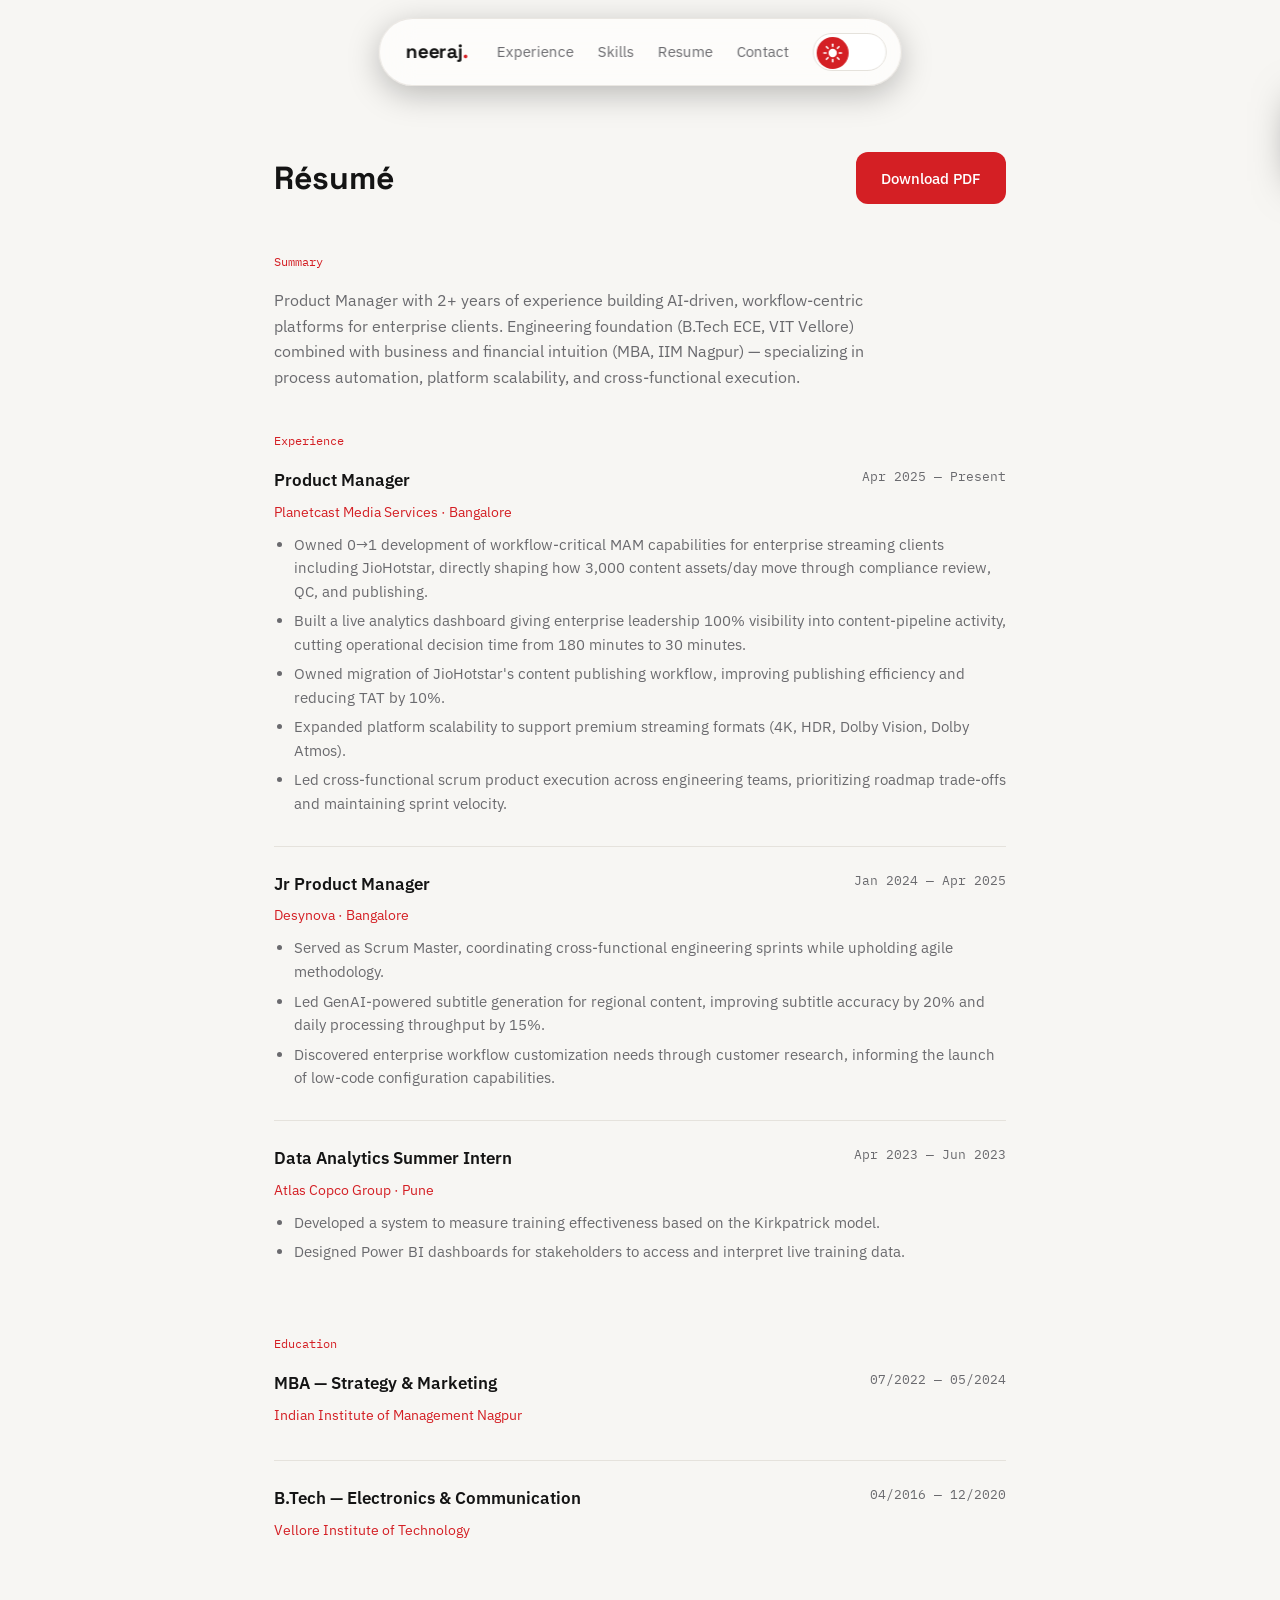
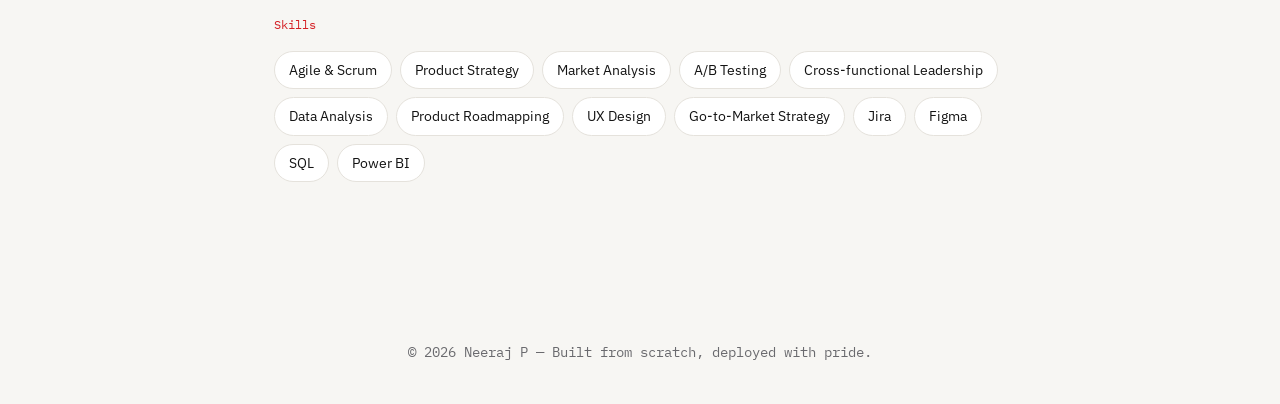
==== resume.html @ 791a8eaf "Bigger mobile nav pill with smooth pill-to-burger morph Mobile nav now goes near edge-to-edge (16px " ====
<!DOCTYPE html>
<html lang="en" data-theme="light">
<head>
<meta charset="UTF-8">
<meta name="viewport" content="width=device-width, initial-scale=1.0">
<title>Résumé — Neeraj P</title>
<link rel="stylesheet" href="css/style.css">
</head>
<body>

<div class="scroll-progress" id="scrollProgress"></div>

<nav class="nav">
  <div class="nav-inner">
    <a href="index.html" class="nav-logo">neeraj<span>.</span></a>
    <div class="nav-links">
      <a href="index.html#experience">Experience</a>
      <a href="index.html#skills">Skills</a>
      <a href="resume.html">Resume</a>
      <a href="index.html#contact">Contact</a>
      <button class="theme-toggle" id="themeToggle" aria-label="Toggle dark mode">
        <span class="toggle-thumb">
          <svg class="toggle-icon icon-sun" viewBox="0 0 24 24" fill="none" aria-hidden="true">
            <circle cx="12" cy="12" r="5" fill="currentColor"/>
            <g stroke="currentColor" stroke-width="2" stroke-linecap="round">
              <line x1="12" y1="1.5" x2="12" y2="4"/>
              <line x1="12" y1="20" x2="12" y2="22.5"/>
              <line x1="1.5" y1="12" x2="4" y2="12"/>
              <line x1="20" y1="12" x2="22.5" y2="12"/>
              <line x1="4.5" y1="4.5" x2="6.3" y2="6.3"/>
              <line x1="17.7" y1="17.7" x2="19.5" y2="19.5"/>
              <line x1="4.5" y1="19.5" x2="6.3" y2="17.7"/>
              <line x1="17.7" y1="6.3" x2="19.5" y2="4.5"/>
            </g>
          </svg>
          <svg class="toggle-icon icon-bat" viewBox="0 0 240 100" fill="currentColor" aria-hidden="true">
            <polygon points="5,38 30,24 70,22 95,24 105,3 120,20 135,3 145,24 170,22 210,24 235,38 215,50 195,68 175,52 150,58 133,48 120,82 107,48 90,58 65,52 45,68 25,50"/>
          </svg>
        </span>
      </button>
    </div>
  </div>
  <button class="nav-expand-btn" id="navExpandBtn" aria-label="Expand navigation">
    <span></span><span></span><span></span>
  </button>
</nav>

<div class="container" style="padding-top: 56px; padding-bottom: 80px;">

  <div class="resume-header">
    <h1>Résumé</h1>
    <a href="assets/resume/Neeraj_Resume.pdf" download class="btn btn-primary">Download PDF</a>
  </div>

  <div class="resume-block">
    <div class="resume-block-label">Summary</div>
    <p style="color: var(--text-muted); max-width: 620px;">Product Manager with 2+ years of experience building AI-driven, workflow-centric platforms for enterprise clients. Engineering foundation (B.Tech ECE, VIT Vellore) combined with business and financial intuition (MBA, IIM Nagpur) — specializing in process automation, platform scalability, and cross-functional execution.</p>
  </div>

  <div class="resume-block">
    <div class="resume-block-label">Experience</div>

    <div class="resume-entry">
      <div class="resume-entry-top">
        <span class="resume-entry-title">Product Manager</span>
        <span class="resume-entry-date">Apr 2025 — Present</span>
      </div>
      <div class="resume-entry-sub">Planetcast Media Services · Bangalore</div>
      <ul>
        <li>Owned 0→1 development of workflow-critical MAM capabilities for enterprise streaming clients including JioHotstar, directly shaping how 3,000 content assets/day move through compliance review, QC, and publishing.</li>
        <li>Built a live analytics dashboard giving enterprise leadership 100% visibility into content-pipeline activity, cutting operational decision time from 180 minutes to 30 minutes.</li>
        <li>Owned migration of JioHotstar's content publishing workflow, improving publishing efficiency and reducing TAT by 10%.</li>
        <li>Expanded platform scalability to support premium streaming formats (4K, HDR, Dolby Vision, Dolby Atmos).</li>
        <li>Led cross-functional scrum product execution across engineering teams, prioritizing roadmap trade-offs and maintaining sprint velocity.</li>
      </ul>
    </div>

    <div class="resume-entry">
      <div class="resume-entry-top">
        <span class="resume-entry-title">Jr Product Manager</span>
        <span class="resume-entry-date">Jan 2024 — Apr 2025</span>
      </div>
      <div class="resume-entry-sub">Desynova · Bangalore</div>
      <ul>
        <li>Served as Scrum Master, coordinating cross-functional engineering sprints while upholding agile methodology.</li>
        <li>Led GenAI-powered subtitle generation for regional content, improving subtitle accuracy by 20% and daily processing throughput by 15%.</li>
        <li>Discovered enterprise workflow customization needs through customer research, informing the launch of low-code configuration capabilities.</li>
      </ul>
    </div>

    <div class="resume-entry">
      <div class="resume-entry-top">
        <span class="resume-entry-title">Data Analytics Summer Intern</span>
        <span class="resume-entry-date">Apr 2023 — Jun 2023</span>
      </div>
      <div class="resume-entry-sub">Atlas Copco Group · Pune</div>
      <ul>
        <li>Developed a system to measure training effectiveness based on the Kirkpatrick model.</li>
        <li>Designed Power BI dashboards for stakeholders to access and interpret live training data.</li>
      </ul>
    </div>
  </div>

  <div class="resume-block">
    <div class="resume-block-label">Education</div>
    <div class="resume-entry">
      <div class="resume-entry-top">
        <span class="resume-entry-title">MBA — Strategy &amp; Marketing</span>
        <span class="resume-entry-date">07/2022 — 05/2024</span>
      </div>
      <div class="resume-entry-sub">Indian Institute of Management Nagpur</div>
    </div>
    <div class="resume-entry">
      <div class="resume-entry-top">
        <span class="resume-entry-title">B.Tech — Electronics &amp; Communication</span>
        <span class="resume-entry-date">04/2016 — 12/2020</span>
      </div>
      <div class="resume-entry-sub">Vellore Institute of Technology</div>
    </div>
  </div>

  <div class="resume-block">
    <div class="resume-block-label">Skills</div>
    <div class="skill-tags">
      <span class="skill-tag">Agile &amp; Scrum</span>
      <span class="skill-tag">Product Strategy</span>
      <span class="skill-tag">Market Analysis</span>
      <span class="skill-tag">A/B Testing</span>
      <span class="skill-tag">Cross-functional Leadership</span>
      <span class="skill-tag">Data Analysis</span>
      <span class="skill-tag">Product Roadmapping</span>
      <span class="skill-tag">UX Design</span>
      <span class="skill-tag">Go-to-Market Strategy</span>
      <span class="skill-tag">Jira</span>
      <span class="skill-tag">Figma</span>
      <span class="skill-tag">SQL</span>
      <span class="skill-tag">Power BI</span>
    </div>
  </div>

</div>

<footer>
  © 2026 Neeraj P — Built from scratch, deployed with pride.
</footer>

<div class="toast" id="achievementToast">
  <span class="toast-title" id="toastTitle">WASTED</span>
  <span class="toast-desc" id="toastText">Can't handle the dark side.</span>
</div>

<script src="js/script.js"></script>
</body>
</html>
---- css/style.css ----
@import url('https://fonts.googleapis.com/css2?family=Space+Grotesk:wght@400;500;600;700&family=IBM+Plex+Sans:wght@400;500;600&family=IBM+Plex+Mono:wght@400;500&family=Press+Start+2P&display=swap');
/* ============ DESIGN TOKENS ============ */
:root {
  /* Dark mode (fallback values, overridden by [data-theme="light"] which is now default) */
  --bg: #17181b;
  --surface: #1e2024;
  --surface-hover: #262930;
  --text: #f2f0ec;
  --text-muted: #9a9ca3;
  --border: #2f323a;
  --red: #e3272c;
  --red-dim: #7a1418;

  --font-display: 'Space Grotesk', sans-serif;
  --font-body: 'IBM Plex Sans', sans-serif;
  --font-mono: 'IBM Plex Mono', monospace;
  --font-arcade: 'Press Start 2P', monospace;

  --max-width: 780px;
  --transition: 0.3s cubic-bezier(0.4, 0, 0.2, 1);
}

[data-theme="light"] {
  --bg: #f7f6f3;
  --surface: #ffffff;
  --surface-hover: #f0eeea;
  --text: #141414;
  --text-muted: #6a6a6e;
  --border: #e5e2dc;
  --red: #d41f24;
  --red-dim: #f0c9ca;
}

* { margin: 0; padding: 0; box-sizing: border-box; }

html { scroll-behavior: smooth; }

@media (prefers-reduced-motion: reduce) {
  html { scroll-behavior: auto; }
  *, *::before, *::after {
    animation-duration: 0.01ms !important;
    animation-iteration-count: 1 !important;
    transition-duration: 0.01ms !important;
  }
}

body {
  background: var(--bg);
  color: var(--text);
  font-family: var(--font-body);
  line-height: 1.6;
  transition: background var(--transition), color var(--transition);
  -webkit-font-smoothing: antialiased;
}

a { color: inherit; text-decoration: none; }

img { max-width: 100%; display: block; }

.container {
  max-width: var(--max-width);
  margin: 0 auto;
  padding: 0 24px;
}

.wide-container {
  max-width: 1000px;
  margin: 0 auto;
  padding: 0 24px;
}

/* ============ FLOATING PILL NAV ============ */
.scroll-progress {
  position: fixed;
  top: 0;
  left: 0;
  height: 3px;
  background: var(--red);
  z-index: 200;
  width: 0%;
  transition: width 0.1s linear;
}

.nav {
  position: fixed;
  top: 18px;
  left: 50%;
  transform: translateX(-50%);
  z-index: 100;
  background: color-mix(in srgb, var(--surface) 65%, transparent);
  backdrop-filter: blur(16px) saturate(180%);
  -webkit-backdrop-filter: blur(16px) saturate(180%);
  border: 1px solid color-mix(in srgb, var(--border) 80%, transparent);
  border-radius: 100px;
  box-shadow: 0 8px 32px rgba(0,0,0,0.25);
  width: fit-content;
  max-width: calc(100vw - 32px);
  transition: left var(--transition), top var(--transition);
}

.nav-expand-btn {
  display: none;
  background: none;
  border: none;
  padding: 0;
  cursor: pointer;
  width: 40px;
  height: 40px;
  flex-shrink: 0;
  align-items: center;
  justify-content: center;
  flex-direction: column;
  gap: 4px;
}

.nav-expand-btn span {
  display: block;
  width: 18px;
  height: 2px;
  border-radius: 2px;
  background: var(--text);
}

.nav-inner {
  max-width: none;
  margin: 0;
  padding: 14px 14px 14px 26px;
  display: flex;
  justify-content: space-between;
  align-items: center;
  gap: 28px;
}

.nav-links {
  display: flex;
  gap: 24px;
  align-items: center;
  font-size: 0.94rem;
}

.nav-links a {
  color: var(--text-muted);
  transition: color var(--transition);
  position: relative;
  padding: 4px 0;
}

.nav-links a:hover { color: var(--text); }

.nav-links a.active {
  color: var(--red);
}

body { padding-top: 96px; }

.nav-logo {
  font-family: var(--font-display);
  font-weight: 700;
  font-size: 1.2rem;
  letter-spacing: -0.01em;
  flex-shrink: 0;
}

.nav-logo span { color: var(--red); }

.theme-toggle {
  -webkit-appearance: none;
  appearance: none;
  background: var(--surface);
  border: 1px solid var(--border);
  border-radius: 100px;
  width: 74px;
  height: 38px;
  position: relative;
  cursor: pointer;
  padding: 0;
  flex-shrink: 0;
  overflow: hidden;
}

.toggle-thumb {
  position: absolute;
  top: 3px;
  left: 3px;
  width: 32px;
  height: 32px;
  border-radius: 50%;
  background: var(--red);
  display: flex;
  align-items: center;
  justify-content: center;
  transition: transform 0.4s cubic-bezier(0.34, 1.56, 0.64, 1);
}

[data-theme="dark"] .toggle-thumb {
  transform: translateX(36px);
}

.toggle-icon {
  width: 20px;
  height: 20px;
  color: #fff;
  position: absolute;
  opacity: 1;
  transform: rotate(0deg) scale(1);
  transition: opacity 0.3s ease, transform 0.4s cubic-bezier(0.34, 1.56, 0.64, 1);
}

.icon-bat {
  opacity: 0;
  transform: rotate(90deg) scale(0.4);
}

[data-theme="dark"] .icon-sun {
  opacity: 0;
  transform: rotate(-90deg) scale(0.4);
}

[data-theme="dark"] .icon-bat {
  opacity: 1;
  transform: rotate(0deg) scale(1);
}

/* ============ HERO ============ */
.hero {
  padding-top: 100px;
  padding-bottom: 80px;
}

.hero-grid {
  display: grid;
  grid-template-columns: 1.15fr 0.85fr;
  gap: 56px;
  align-items: center;
}

.hero-photo {
  width: 100%;
  aspect-ratio: 4 / 5;
  border-radius: 28px;
  overflow: hidden;
  border: 1px solid var(--border);
  box-shadow: 0 28px 56px rgba(0,0,0,0.4);
}

.hero-photo picture {
  display: block;
  width: 100%;
  height: 100%;
}

.hero-photo img {
  width: 100%;
  height: 100%;
  object-fit: cover;
}

.hero-eyebrow {
  font-family: var(--font-mono);
  font-size: 0.8rem;
  color: var(--red);
  margin-bottom: 20px;
  display: flex;
  align-items: center;
  gap: 8px;
}

.hero-eyebrow::before {
  content: '';
  width: 6px;
  height: 6px;
  border-radius: 50%;
  background: var(--red);
  display: inline-block;
  animation: pulse 2s ease-in-out infinite;
}

@keyframes pulse {
  0%, 100% { opacity: 1; }
  50% { opacity: 0.3; }
}

.hero h1 {
  font-family: var(--font-display);
  font-size: clamp(2.4rem, 6vw, 3.6rem);
  font-weight: 700;
  line-height: 1.05;
  letter-spacing: -0.02em;
  margin-bottom: 20px;
}

.hero-subtitle {
  font-family: var(--font-mono);
  font-size: 1.1rem;
  color: var(--text-muted);
  height: 1.6em;
  margin-bottom: 32px;
  display: flex;
  align-items: center;
}

.hero-subtitle .cursor {
  display: inline-block;
  width: 2px;
  height: 1.1em;
  background: var(--red);
  margin-left: 2px;
  animation: blink 1s step-end infinite;
}

@keyframes blink {
  50% { opacity: 0; }
}

.hero p.lede {
  font-size: 1.05rem;
  color: var(--text-muted);
  max-width: 560px;
  margin-bottom: 36px;
}

.hero-cta {
  display: flex;
  gap: 14px;
  flex-wrap: wrap;
}

.btn {
  display: inline-flex;
  align-items: center;
  gap: 8px;
  padding: 13px 24px;
  border-radius: 12px;
  font-size: 0.95rem;
  font-weight: 500;
  transition: all var(--transition);
  border: 1px solid transparent;
  cursor: pointer;
  font-family: var(--font-body);
}

.btn-primary {
  background: var(--red);
  color: #fff;
}

.btn-primary:hover {
  background: color-mix(in srgb, var(--red) 85%, black);
  transform: translateY(-1px);
}

.btn-secondary {
  background: transparent;
  border-color: var(--border);
  color: var(--text);
}

.btn-secondary:hover {
  border-color: var(--red);
  color: var(--red);
}

/* ============ SECTION HEADINGS ============ */
.section {
  padding: 64px 0;
  border-top: 1px solid var(--border);
}

.section-label {
  font-family: var(--font-mono);
  font-size: 0.78rem;
  color: var(--red);
  margin-bottom: 12px;
}

.section h2 {
  font-family: var(--font-display);
  font-size: clamp(1.6rem, 4vw, 2.1rem);
  font-weight: 600;
  letter-spacing: -0.01em;
  margin-bottom: 40px;
}

/* ============ ABOUT ============ */
.about-text-full {
  max-width: 720px;
}

.about-text p {
  color: var(--text-muted);
  margin-bottom: 16px;
  font-size: 1rem;
}

.about-text strong { color: var(--text); font-weight: 600; }

.stat-strip {
  display: grid;
  grid-template-columns: repeat(4, 1fr);
  gap: 1px;
  background: var(--border);
  border: 1px solid var(--border);
  border-radius: 16px;
  overflow: hidden;
  margin-top: 32px;
}

.stat {
  background: var(--surface);
  padding: 20px 16px;
  text-align: left;
}

.stat-num {
  font-family: var(--font-mono);
  font-size: 1.5rem;
  font-weight: 500;
  color: var(--red);
  display: block;
}

.stat-label {
  font-size: 0.82rem;
  color: var(--text-muted);
  margin-top: 4px;
}

/* ============ EXPERIENCE / PIPELINE ============ */
.pipeline {
  position: relative;
}

.pipeline-item {
  position: relative;
  padding-left: 32px;
  padding-bottom: 48px;
  border-left: 2px solid var(--border);
}

.pipeline-item:last-child {
  padding-bottom: 0;
}

.pipeline-item::before {
  content: '';
  position: absolute;
  left: -7px;
  top: 4px;
  width: 12px;
  height: 12px;
  border-radius: 50%;
  background: var(--bg);
  border: 2px solid var(--red);
}

.pipeline-item.current::before {
  background: var(--red);
}

.pipeline-header {
  display: flex;
  justify-content: space-between;
  align-items: baseline;
  flex-wrap: wrap;
  gap: 8px;
  margin-bottom: 4px;
}

.pipeline-role {
  font-family: var(--font-display);
  font-size: 1.2rem;
  font-weight: 600;
}

.pipeline-date {
  font-family: var(--font-mono);
  font-size: 0.8rem;
  color: var(--text-muted);
}

.pipeline-company {
  color: var(--red);
  font-size: 0.95rem;
  margin-bottom: 14px;
}

.pipeline-desc {
  color: var(--text-muted);
  font-size: 0.95rem;
  margin-bottom: 16px;
  max-width: 600px;
}

.pipeline-metrics {
  display: flex;
  flex-wrap: wrap;
  gap: 10px;
}

.metric-chip {
  font-family: var(--font-mono);
  font-size: 0.78rem;
  background: var(--surface);
  border: 1px solid var(--border);
  color: var(--text);
  padding: 6px 12px;
  border-radius: 10px;
}

.metric-chip b { color: var(--red); }

/* ============ SKILLS ============ */
.skills-groups {
  display: grid;
  gap: 28px;
}

.skill-group-label {
  font-size: 0.85rem;
  color: var(--text-muted);
  margin-bottom: 12px;
  font-family: var(--font-mono);
}

.skill-tags {
  display: flex;
  flex-wrap: wrap;
  gap: 8px;
}

.skill-tag {
  font-size: 0.88rem;
  padding: 7px 14px;
  border-radius: 100px;
  border: 1px solid var(--border);
  background: var(--surface);
  transition: border-color var(--transition);
}

.skill-tag:hover {
  border-color: var(--red);
}

.tool-tag {
  display: inline-flex;
  align-items: center;
  gap: 8px;
  font-size: 0.88rem;
  padding: 7px 14px 7px 10px;
  border-radius: 100px;
  border: 1px solid var(--border);
  background: var(--surface);
  transition: border-color var(--transition);
}

.tool-tag:hover {
  border-color: var(--red);
}

.tool-tag img {
  width: 16px;
  height: 16px;
  flex-shrink: 0;
}

.tool-tag .badge {
  width: 16px;
  height: 16px;
  flex-shrink: 0;
  border-radius: 6px;
  background: var(--red);
  color: #fff;
  font-family: var(--font-mono);
  font-size: 0.5rem;
  font-weight: 700;
  display: flex;
  align-items: center;
  justify-content: center;
  letter-spacing: -0.02em;
}

/* ============ ACHIEVEMENTS ============ */
.achievements-list {
  display: grid;
  gap: 20px;
}

.achievement {
  display: grid;
  grid-template-columns: auto 1fr;
  gap: 16px;
  padding: 20px;
  background: var(--surface);
  border: 1px solid var(--border);
  border-radius: 16px;
}

.achievement-icon {
  font-size: 1.3rem;
}

.achievement-title {
  font-weight: 600;
  margin-bottom: 4px;
}

.achievement-desc {
  color: var(--text-muted);
  font-size: 0.92rem;
}

/* ============ CONTACT ============ */
.contact-links {
  display: flex;
  flex-direction: column;
  gap: 14px;
  margin-top: 24px;
}

.contact-link {
  display: flex;
  align-items: center;
  gap: 12px;
  padding: 16px 20px;
  background: var(--surface);
  border: 1px solid var(--border);
  border-radius: 16px;
  transition: border-color var(--transition), transform var(--transition);
}

.contact-link:hover {
  border-color: var(--red);
  transform: translateX(4px);
}

.contact-link-label {
  font-size: 0.78rem;
  color: var(--text-muted);
  font-family: var(--font-mono);
}

.contact-link-value {
  font-weight: 500;
}

/* ============ FOOTER ============ */
footer {
  padding: 40px 0;
  text-align: center;
  color: var(--text-muted);
  font-size: 0.85rem;
  font-family: var(--font-mono);
}

/* ============ ACHIEVEMENT TOAST (GTA style) ============ */
.toast {
  position: fixed;
  top: 90px;
  right: 24px;
  background: rgba(10, 10, 10, 0.92);
  border-left: 4px solid var(--red);
  border-radius: 0 14px 14px 0;
  padding: 16px 22px;
  z-index: 1000;
  transform: translateX(calc(100% + 40px));
  transition: transform 0.5s cubic-bezier(0.16, 1, 0.3, 1);
  max-width: min(360px, 85vw);
  text-align: right;
  box-shadow: 0 12px 40px rgba(0,0,0,0.5);
}

.toast.show {
  transform: translateX(0);
}

.toast-icon { display: none; }

.toast-title {
  font-family: var(--font-arcade);
  font-size: 0.75rem;
  letter-spacing: 0.02em;
  color: var(--red);
  text-shadow: 2px 2px 0 rgba(0,0,0,0.6);
  display: block;
  line-height: 1.5;
  margin-bottom: 8px;
}

.toast-desc {
  font-family: var(--font-mono);
  font-size: 0.82rem;
  color: #e8e6e0;
  display: block;
}

@media (max-width: 900px) {
  .stat-strip {
    grid-template-columns: repeat(2, 1fr);
  }
}

@media (max-width: 640px) {
  .toast {
    top: 76px;
    right: 16px;
    left: 16px;
    max-width: none;
    padding: 12px 16px;
  }
  .toast-title { font-size: 0.6rem; margin-bottom: 6px; }
  .toast-desc { font-size: 0.78rem; }
  .toast { text-align: left; }
}

/* ============ RESUME PAGE ============ */
.resume-header {
  display: flex;
  justify-content: space-between;
  align-items: center;
  flex-wrap: wrap;
  gap: 16px;
  margin-bottom: 48px;
}

.resume-header h1 {
  font-family: var(--font-display);
  font-size: 2rem;
  font-weight: 700;
}

.resume-block {
  margin-bottom: 40px;
}

.resume-block-label {
  font-family: var(--font-mono);
  font-size: 0.78rem;
  color: var(--red);
  margin-bottom: 16px;
  text-transform: none;
}

.resume-entry {
  margin-bottom: 24px;
  padding-bottom: 24px;
  border-bottom: 1px solid var(--border);
}

.resume-entry:last-child { border-bottom: none; }

.resume-entry-top {
  display: flex;
  justify-content: space-between;
  flex-wrap: wrap;
  gap: 8px;
  margin-bottom: 6px;
}

.resume-entry-title {
  font-weight: 600;
  font-size: 1.05rem;
}

.resume-entry-date {
  font-family: var(--font-mono);
  font-size: 0.8rem;
  color: var(--text-muted);
}

.resume-entry-sub {
  color: var(--red);
  font-size: 0.9rem;
  margin-bottom: 10px;
}

.resume-entry ul {
  color: var(--text-muted);
  font-size: 0.92rem;
  padding-left: 20px;
}

.resume-entry li { margin-bottom: 6px; }

/* ============ RESPONSIVE ============ */
@media (max-width: 640px) {
  .container, .wide-container {
    padding: 0 28px;
  }
  .hero-grid {
    grid-template-columns: 1fr;
    gap: 32px;
  }
  .hero-photo {
    order: -1;
    max-width: 280px;
    margin: 0 auto;
    aspect-ratio: 1 / 1;
  }
  .stat-strip {
    grid-template-columns: 1fr;
  }
  .nav {
    top: 10px;
    width: calc(100vw - 16px);
    max-width: calc(100vw - 16px);
    height: 58px;
    overflow: hidden;
    transition: left var(--transition), top var(--transition), width var(--transition);
  }
  .nav-inner {
    position: absolute;
    inset: 0;
    padding: 12px 14px 12px 18px;
    gap: 8px;
    opacity: 1;
    transition: opacity 0.25s ease;
  }
  .nav-logo {
    font-size: 1.05rem;
  }
  .nav-links {
    gap: 8px;
    font-size: 0.72rem;
  }
  body { padding-top: 82px; }
  .hero { padding-top: 40px; padding-bottom: 56px; }
  .resume-header { flex-direction: column; align-items: flex-start; }

  .theme-toggle {
    width: 58px;
    height: 32px;
  }
  .toggle-thumb {
    width: 26px;
    height: 26px;
  }
  [data-theme="dark"] .toggle-thumb {
    transform: translateX(26px);
  }
  .toggle-icon {
    width: 16px;
    height: 16px;
  }

  .nav-expand-btn {
    display: flex;
    position: absolute;
    inset: 0;
    width: 100%;
    height: 100%;
    opacity: 0;
    pointer-events: none;
    transition: opacity 0.25s ease;
  }

  .nav.nav-collapsed {
    left: calc(100% - 37px);
    width: 58px;
  }
  .nav.nav-collapsed .nav-inner {
    opacity: 0;
    pointer-events: none;
  }
  .nav.nav-collapsed .nav-expand-btn {
    opacity: 1;
    pointer-events: auto;
  }
}

/* ============ SCROLL-TRIGGERED REVEALS ============ */
.reveal {
  opacity: 0;
  transform: translateY(28px);
  transition: opacity 0.7s cubic-bezier(0.16, 1, 0.3, 1),
              transform 0.7s cubic-bezier(0.16, 1, 0.3, 1);
}

.reveal.reveal-visible {
  opacity: 1;
  transform: translateY(0);
}

.reveal-left {
  transform: translateX(-32px);
}

.reveal-left.reveal-visible {
  transform: translateX(0);
}

.reveal-stagger .reveal:nth-child(1) { transition-delay: 0s; }
.reveal-stagger .reveal:nth-child(2) { transition-delay: 0.12s; }
.reveal-stagger .reveal:nth-child(3) { transition-delay: 0.24s; }
.reveal-stagger .reveal:nth-child(4) { transition-delay: 0.36s; }
.reveal-stagger .reveal:nth-child(5) { transition-delay: 0.48s; }

@media (prefers-reduced-motion: reduce) {
  .reveal {
    opacity: 1;
    transform: none;
    transition: none;
  }
}
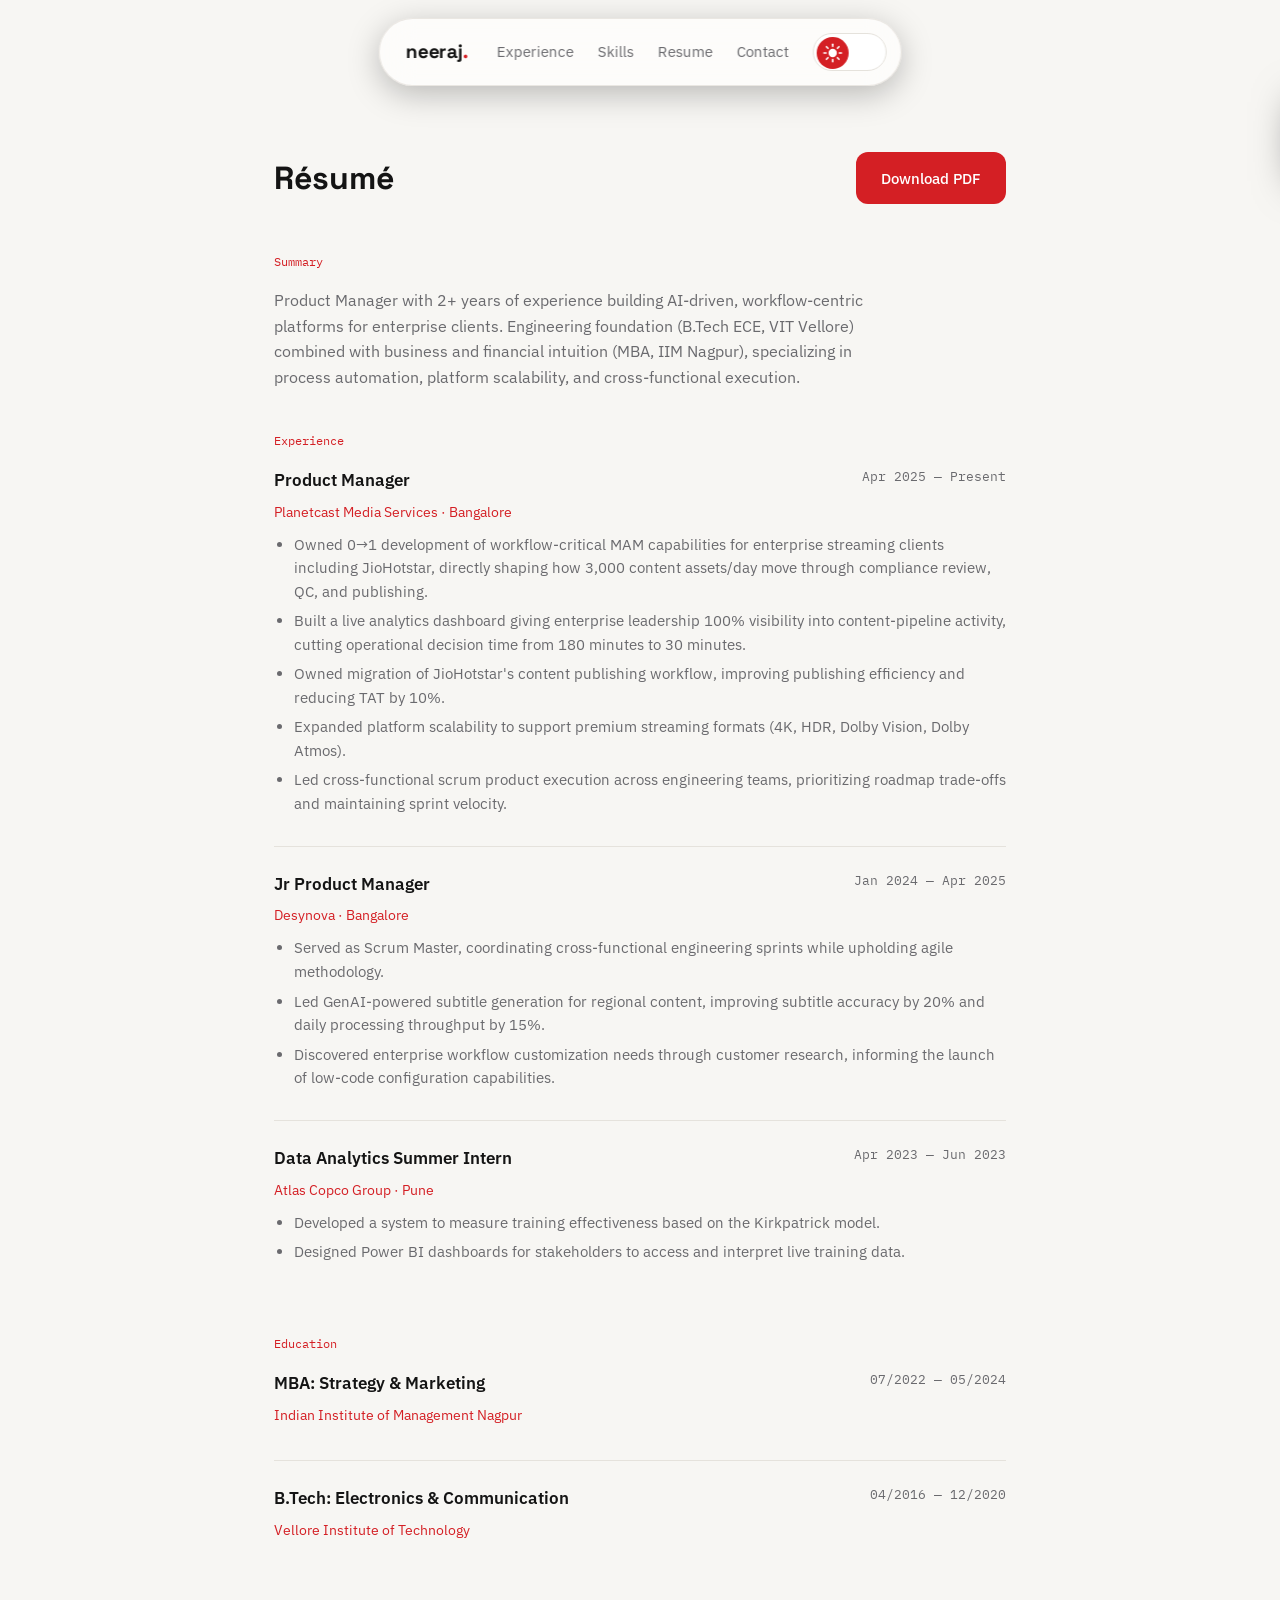
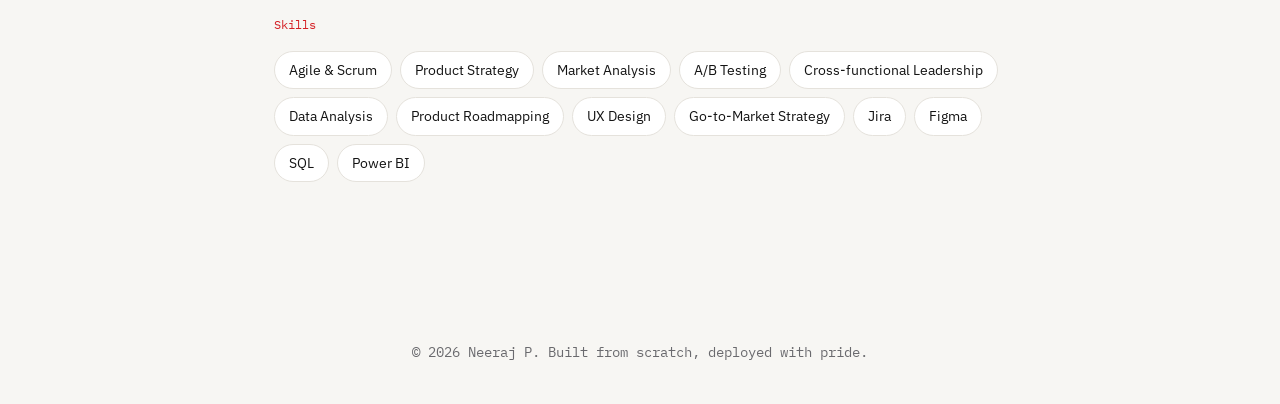
==== commit 76f3bb2a: "Trim em-dashes, resize section labels, expand achievements/tools, add Certifications and Education s" ====
--- a/resume.html
+++ b/resume.html
@@ -3,7 +3,8 @@
 <head>
 <meta charset="UTF-8">
 <meta name="viewport" content="width=device-width, initial-scale=1.0">
-<title>Résumé — Neeraj P</title>
+<title>Résumé | Neeraj P</title>
+<link rel="icon" type="image/svg+xml" href="favicon.svg">
 <link rel="stylesheet" href="css/style.css">
 </head>
 <body>
@@ -54,7 +55,7 @@
 
   <div class="resume-block">
     <div class="resume-block-label">Summary</div>
-    <p style="color: var(--text-muted); max-width: 620px;">Product Manager with 2+ years of experience building AI-driven, workflow-centric platforms for enterprise clients. Engineering foundation (B.Tech ECE, VIT Vellore) combined with business and financial intuition (MBA, IIM Nagpur) — specializing in process automation, platform scalability, and cross-functional execution.</p>
+    <p style="color: var(--text-muted); max-width: 620px;">Product Manager with 2+ years of experience building AI-driven, workflow-centric platforms for enterprise clients. Engineering foundation (B.Tech ECE, VIT Vellore) combined with business and financial intuition (MBA, IIM Nagpur), specializing in process automation, platform scalability, and cross-functional execution.</p>
   </div>
 
   <div class="resume-block">
@@ -105,14 +106,14 @@
     <div class="resume-block-label">Education</div>
     <div class="resume-entry">
       <div class="resume-entry-top">
-        <span class="resume-entry-title">MBA — Strategy &amp; Marketing</span>
+        <span class="resume-entry-title">MBA: Strategy &amp; Marketing</span>
         <span class="resume-entry-date">07/2022 — 05/2024</span>
       </div>
       <div class="resume-entry-sub">Indian Institute of Management Nagpur</div>
     </div>
     <div class="resume-entry">
       <div class="resume-entry-top">
-        <span class="resume-entry-title">B.Tech — Electronics &amp; Communication</span>
+        <span class="resume-entry-title">B.Tech: Electronics &amp; Communication</span>
         <span class="resume-entry-date">04/2016 — 12/2020</span>
       </div>
       <div class="resume-entry-sub">Vellore Institute of Technology</div>
@@ -141,7 +142,7 @@
 </div>
 
 <footer>
-  © 2026 Neeraj P — Built from scratch, deployed with pride.
+  © 2026 Neeraj P. Built from scratch, deployed with pride.
 </footer>
 
 <div class="toast" id="achievementToast">
--- a/css/style.css
+++ b/css/style.css
@@ -257,18 +257,18 @@
 
 .hero-eyebrow {
   font-family: var(--font-mono);
-  font-size: 0.8rem;
+  font-size: 1.05rem;
   color: var(--red);
   margin-bottom: 20px;
   display: flex;
   align-items: center;
-  gap: 8px;
+  gap: 10px;
 }
 
 .hero-eyebrow::before {
   content: '';
-  width: 6px;
-  height: 6px;
+  width: 10px;
+  height: 10px;
   border-radius: 50%;
   background: var(--red);
   display: inline-block;
@@ -368,7 +368,7 @@
 
 .section-label {
   font-family: var(--font-mono);
-  font-size: 0.78rem;
+  font-size: 1.02rem;
   color: var(--red);
   margin-bottom: 12px;
 }
@@ -563,12 +563,16 @@
   flex-shrink: 0;
 }
 
+[data-theme="dark"] .icon-notion {
+  filter: invert(1);
+}
+
 .tool-tag .badge {
   width: 16px;
   height: 16px;
   flex-shrink: 0;
   border-radius: 6px;
-  background: var(--red);
+  background: #6b7280;
   color: #fff;
   font-family: var(--font-mono);
   font-size: 0.5rem;
@@ -577,6 +581,23 @@
   align-items: center;
   justify-content: center;
   letter-spacing: -0.02em;
+}
+
+.badge-excel {
+  background: #217346;
+}
+
+.badge-powerbi {
+  background: #F2C811;
+  color: #2b2200;
+}
+
+.badge-monday {
+  background: #6161FF;
+}
+
+.badge-chatgpt {
+  background: #10A37F;
 }
 
 /* ============ ACHIEVEMENTS ============ */
@@ -607,6 +628,56 @@
 .achievement-desc {
   color: var(--text-muted);
   font-size: 0.92rem;
+}
+
+/* ============ EDUCATION ============ */
+.education-list {
+  display: grid;
+  gap: 20px;
+}
+
+.education-item {
+  display: grid;
+  grid-template-columns: auto 1fr;
+  gap: 16px;
+  align-items: center;
+  padding: 20px;
+  background: var(--surface);
+  border: 1px solid var(--border);
+  border-radius: 16px;
+}
+
+.education-logo {
+  width: 48px;
+  height: 48px;
+  border-radius: 12px;
+  background: var(--red);
+  color: #fff;
+  display: flex;
+  align-items: center;
+  justify-content: center;
+  font-family: var(--font-mono);
+  font-size: 0.68rem;
+  font-weight: 700;
+  letter-spacing: -0.02em;
+  flex-shrink: 0;
+}
+
+.education-degree {
+  font-weight: 600;
+  margin-bottom: 2px;
+}
+
+.education-school {
+  color: var(--red);
+  font-size: 0.92rem;
+  margin-bottom: 4px;
+}
+
+.education-date {
+  font-family: var(--font-mono);
+  font-size: 0.8rem;
+  color: var(--text-muted);
 }
 
 /* ============ CONTACT ============ */
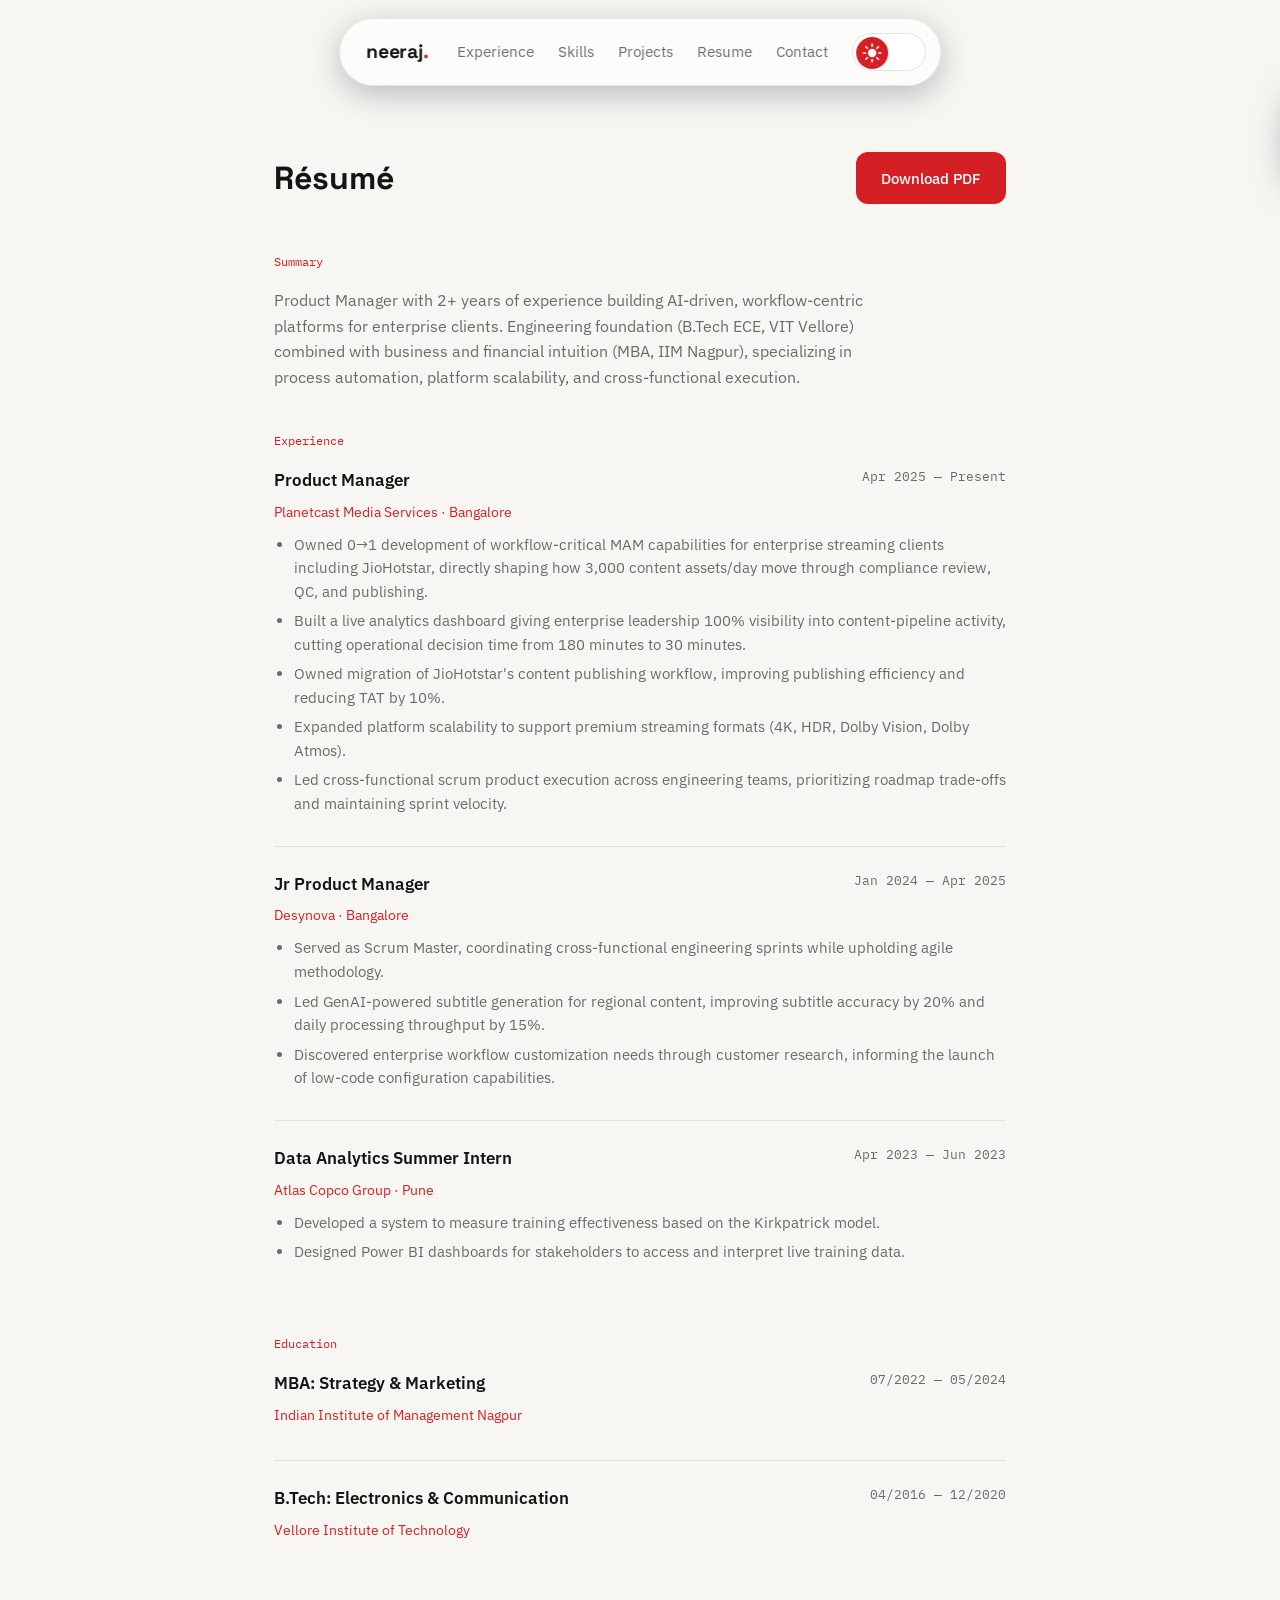
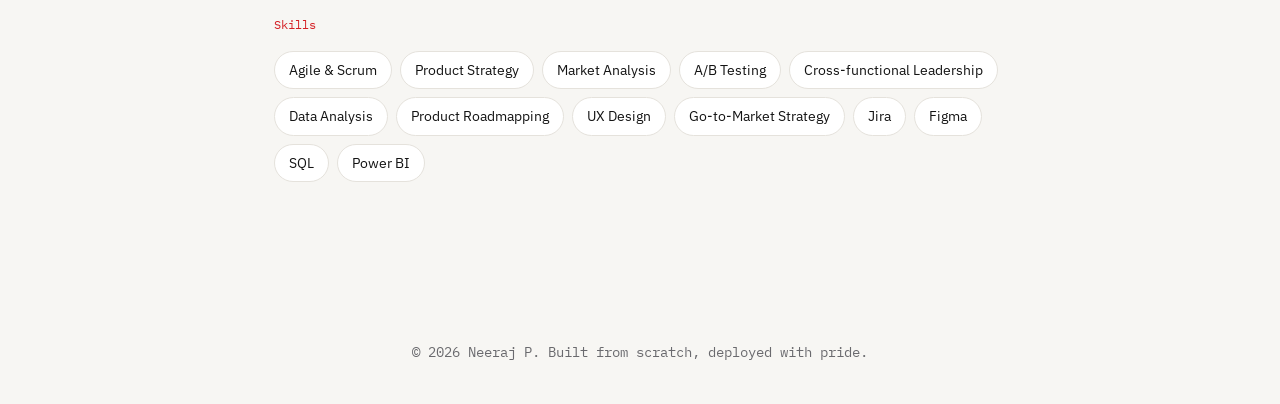
==== commit 70234608: "Add Side Projects section featuring SyncUp Adds a new section showcasing SyncUp (sync-up-nine.vercel" ====
--- a/resume.html
+++ b/resume.html
@@ -5,6 +5,9 @@
 <meta name="viewport" content="width=device-width, initial-scale=1.0">
 <title>Résumé | Neeraj P</title>
 <link rel="icon" type="image/svg+xml" href="favicon.svg">
+<link rel="preconnect" href="https://fonts.googleapis.com">
+<link rel="preconnect" href="https://fonts.gstatic.com" crossorigin>
+<link rel="stylesheet" href="https://fonts.googleapis.com/css2?family=Space+Grotesk:wght@400;500;600;700&family=IBM+Plex+Sans:wght@400;500;600&family=IBM+Plex+Mono:wght@400;500&family=Press+Start+2P&display=swap">
 <link rel="stylesheet" href="css/style.css">
 </head>
 <body>
@@ -17,6 +20,7 @@
     <div class="nav-links">
       <a href="index.html#experience">Experience</a>
       <a href="index.html#skills">Skills</a>
+      <a href="index.html#projects">Projects</a>
       <a href="resume.html">Resume</a>
       <a href="index.html#contact">Contact</a>
       <button class="theme-toggle" id="themeToggle" aria-label="Toggle dark mode">
--- a/css/style.css
+++ b/css/style.css
@@ -1,4 +1,3 @@
-@import url('https://fonts.googleapis.com/css2?family=Space+Grotesk:wght@400;500;600;700&family=IBM+Plex+Sans:wght@400;500;600&family=IBM+Plex+Mono:wght@400;500&family=Press+Start+2P&display=swap');
 /* ============ DESIGN TOKENS ============ */
 :root {
   /* Dark mode (fallback values, overridden by [data-theme="light"] which is now default) */
@@ -333,7 +332,7 @@
   border-radius: 12px;
   font-size: 0.95rem;
   font-weight: 500;
-  transition: all var(--transition);
+  transition: background var(--transition), border-color var(--transition), color var(--transition), transform var(--transition);
   border: 1px solid transparent;
   cursor: pointer;
   font-family: var(--font-body);
@@ -346,7 +345,12 @@
 
 .btn-primary:hover {
   background: color-mix(in srgb, var(--red) 85%, black);
-  transform: translateY(-1px);
+}
+
+@media (hover: hover) and (pointer: fine) {
+  .btn-primary:hover {
+    transform: translateY(-1px);
+  }
 }
 
 .btn-secondary {
@@ -358,6 +362,10 @@
 .btn-secondary:hover {
   border-color: var(--red);
   color: var(--red);
+}
+
+.btn:active {
+  transform: scale(0.97);
 }
 
 /* ============ SECTION HEADINGS ============ */
@@ -563,7 +571,7 @@
   flex-shrink: 0;
 }
 
-[data-theme="dark"] .icon-notion {
+[data-theme="dark"] .icon-invert-dark {
   filter: invert(1);
 }
 
@@ -581,19 +589,6 @@
   align-items: center;
   justify-content: center;
   letter-spacing: -0.02em;
-}
-
-.badge-excel {
-  background: #217346;
-}
-
-.badge-powerbi {
-  background: #F2C811;
-  color: #2b2200;
-}
-
-.badge-monday {
-  background: #6161FF;
 }
 
 .badge-chatgpt {
@@ -630,6 +625,76 @@
   font-size: 0.92rem;
 }
 
+/* ============ SIDE PROJECTS ============ */
+.project-card {
+  display: grid;
+  grid-template-columns: 0.8fr 1.2fr;
+  gap: 48px;
+  align-items: center;
+  background: var(--surface);
+  border: 1px solid var(--border);
+  border-radius: 24px;
+  padding: 40px;
+}
+
+.project-media {
+  display: flex;
+  justify-content: center;
+}
+
+.project-media img {
+  width: 100%;
+  max-width: 260px;
+  height: auto;
+  display: block;
+  filter: drop-shadow(0 20px 40px rgba(0,0,0,0.25));
+}
+
+.project-eyebrow {
+  font-family: var(--font-mono);
+  font-size: 0.8rem;
+  color: var(--red);
+  margin-bottom: 10px;
+  text-transform: uppercase;
+  letter-spacing: 0.04em;
+}
+
+.project-title {
+  font-family: var(--font-display);
+  font-size: 1.7rem;
+  font-weight: 700;
+  margin-bottom: 4px;
+}
+
+.project-tagline {
+  color: var(--text-muted);
+  font-family: var(--font-mono);
+  font-size: 0.9rem;
+  margin-bottom: 16px;
+}
+
+.project-desc {
+  color: var(--text-muted);
+  font-size: 0.98rem;
+  margin-bottom: 20px;
+  max-width: 560px;
+}
+
+.project-metrics,
+.project-stack {
+  display: flex;
+  flex-wrap: wrap;
+  gap: 8px;
+  margin-bottom: 12px;
+}
+
+.project-cta {
+  display: flex;
+  gap: 12px;
+  flex-wrap: wrap;
+  margin-top: 20px;
+}
+
 /* ============ EDUCATION ============ */
 .education-list {
   display: grid;
@@ -651,16 +716,20 @@
   width: 48px;
   height: 48px;
   border-radius: 12px;
-  background: var(--red);
-  color: #fff;
+  background: #ffffff;
+  border: 1px solid var(--border);
   display: flex;
   align-items: center;
   justify-content: center;
-  font-family: var(--font-mono);
-  font-size: 0.68rem;
-  font-weight: 700;
-  letter-spacing: -0.02em;
   flex-shrink: 0;
+  padding: 5px;
+  overflow: hidden;
+}
+
+.education-logo img {
+  width: 100%;
+  height: 100%;
+  object-fit: contain;
 }
 
 .education-degree {
@@ -699,9 +768,15 @@
   transition: border-color var(--transition), transform var(--transition);
 }
 
-.contact-link:hover {
-  border-color: var(--red);
-  transform: translateX(4px);
+@media (hover: hover) and (pointer: fine) {
+  .contact-link:hover {
+    border-color: var(--red);
+    transform: translateX(4px);
+  }
+}
+
+.contact-link:active {
+  transform: scale(0.98);
 }
 
 .contact-link-label {
@@ -734,7 +809,7 @@
   padding: 16px 22px;
   z-index: 1000;
   transform: translateX(calc(100% + 40px));
-  transition: transform 0.5s cubic-bezier(0.16, 1, 0.3, 1);
+  transition: transform 0.25s cubic-bezier(0.23, 1, 0.32, 1);
   max-width: min(360px, 85vw);
   text-align: right;
   box-shadow: 0 12px 40px rgba(0,0,0,0.5);
@@ -742,6 +817,7 @@
 
 .toast.show {
   transform: translateX(0);
+  transition: transform 0.5s cubic-bezier(0.16, 1, 0.3, 1);
 }
 
 .toast-icon { display: none; }
@@ -768,6 +844,14 @@
   .stat-strip {
     grid-template-columns: repeat(2, 1fr);
   }
+  .project-card {
+    grid-template-columns: 1fr;
+    padding: 32px;
+    gap: 28px;
+  }
+  .project-media img {
+    max-width: 220px;
+  }
 }
 
 @media (max-width: 640px) {
@@ -781,6 +865,10 @@
   .toast-title { font-size: 0.6rem; margin-bottom: 6px; }
   .toast-desc { font-size: 0.78rem; }
   .toast { text-align: left; }
+  .project-card {
+    padding: 24px;
+    border-radius: 18px;
+  }
 }
 
 /* ============ RESUME PAGE ============ */
@@ -881,36 +969,36 @@
   .nav-inner {
     position: absolute;
     inset: 0;
-    padding: 12px 14px 12px 18px;
-    gap: 8px;
+    padding: 12px 8px 12px 14px;
+    gap: 4px;
     opacity: 1;
     transition: opacity 0.25s ease;
   }
   .nav-logo {
-    font-size: 1.05rem;
+    font-size: 0.92rem;
   }
   .nav-links {
-    gap: 8px;
-    font-size: 0.72rem;
+    gap: 4px;
+    font-size: 0.6rem;
   }
   body { padding-top: 82px; }
   .hero { padding-top: 40px; padding-bottom: 56px; }
   .resume-header { flex-direction: column; align-items: flex-start; }
 
   .theme-toggle {
-    width: 58px;
-    height: 32px;
+    width: 42px;
+    height: 24px;
   }
   .toggle-thumb {
-    width: 26px;
-    height: 26px;
+    width: 18px;
+    height: 18px;
   }
   [data-theme="dark"] .toggle-thumb {
-    transform: translateX(26px);
+    transform: translateX(18px);
   }
   .toggle-icon {
-    width: 16px;
-    height: 16px;
+    width: 12px;
+    height: 12px;
   }
 
   .nav-expand-btn {
@@ -960,10 +1048,10 @@
 }
 
 .reveal-stagger .reveal:nth-child(1) { transition-delay: 0s; }
-.reveal-stagger .reveal:nth-child(2) { transition-delay: 0.12s; }
-.reveal-stagger .reveal:nth-child(3) { transition-delay: 0.24s; }
-.reveal-stagger .reveal:nth-child(4) { transition-delay: 0.36s; }
-.reveal-stagger .reveal:nth-child(5) { transition-delay: 0.48s; }
+.reveal-stagger .reveal:nth-child(2) { transition-delay: 0.06s; }
+.reveal-stagger .reveal:nth-child(3) { transition-delay: 0.12s; }
+.reveal-stagger .reveal:nth-child(4) { transition-delay: 0.18s; }
+.reveal-stagger .reveal:nth-child(5) { transition-delay: 0.24s; }
 
 @media (prefers-reduced-motion: reduce) {
   .reveal {
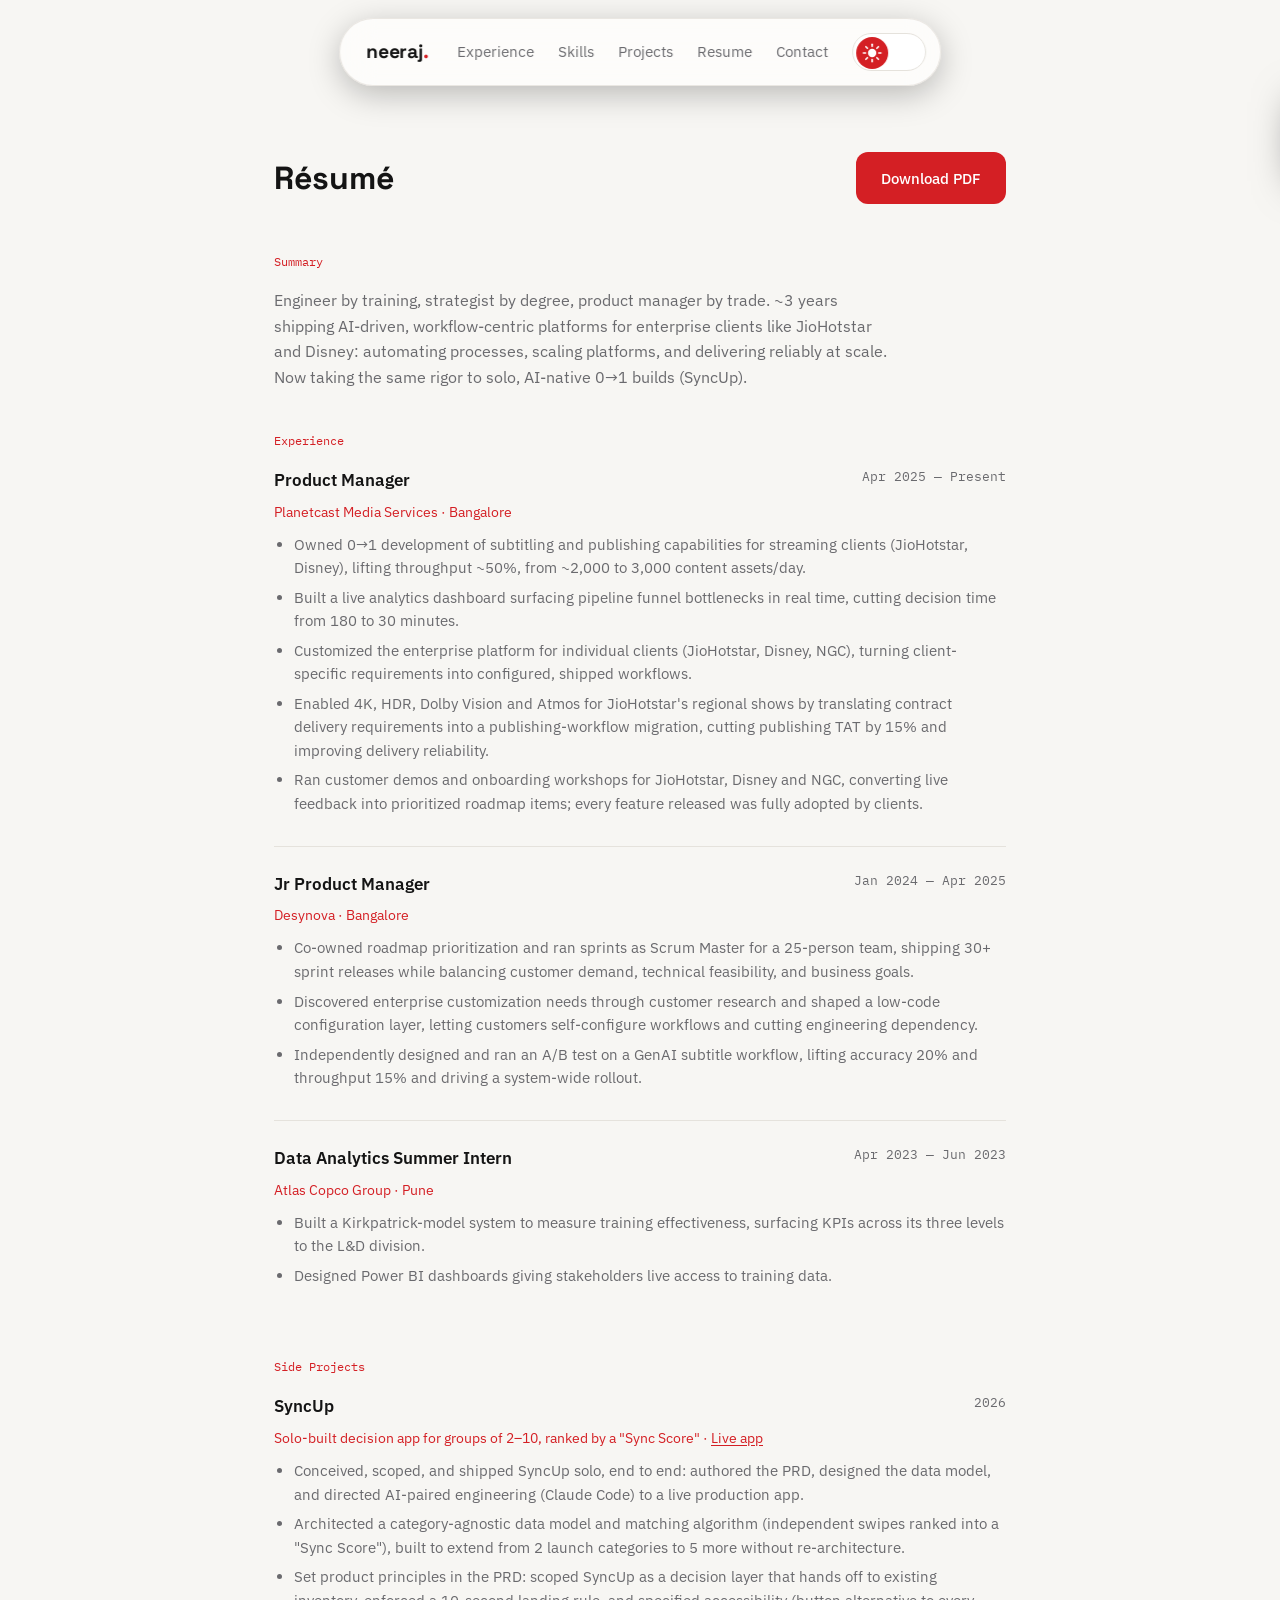
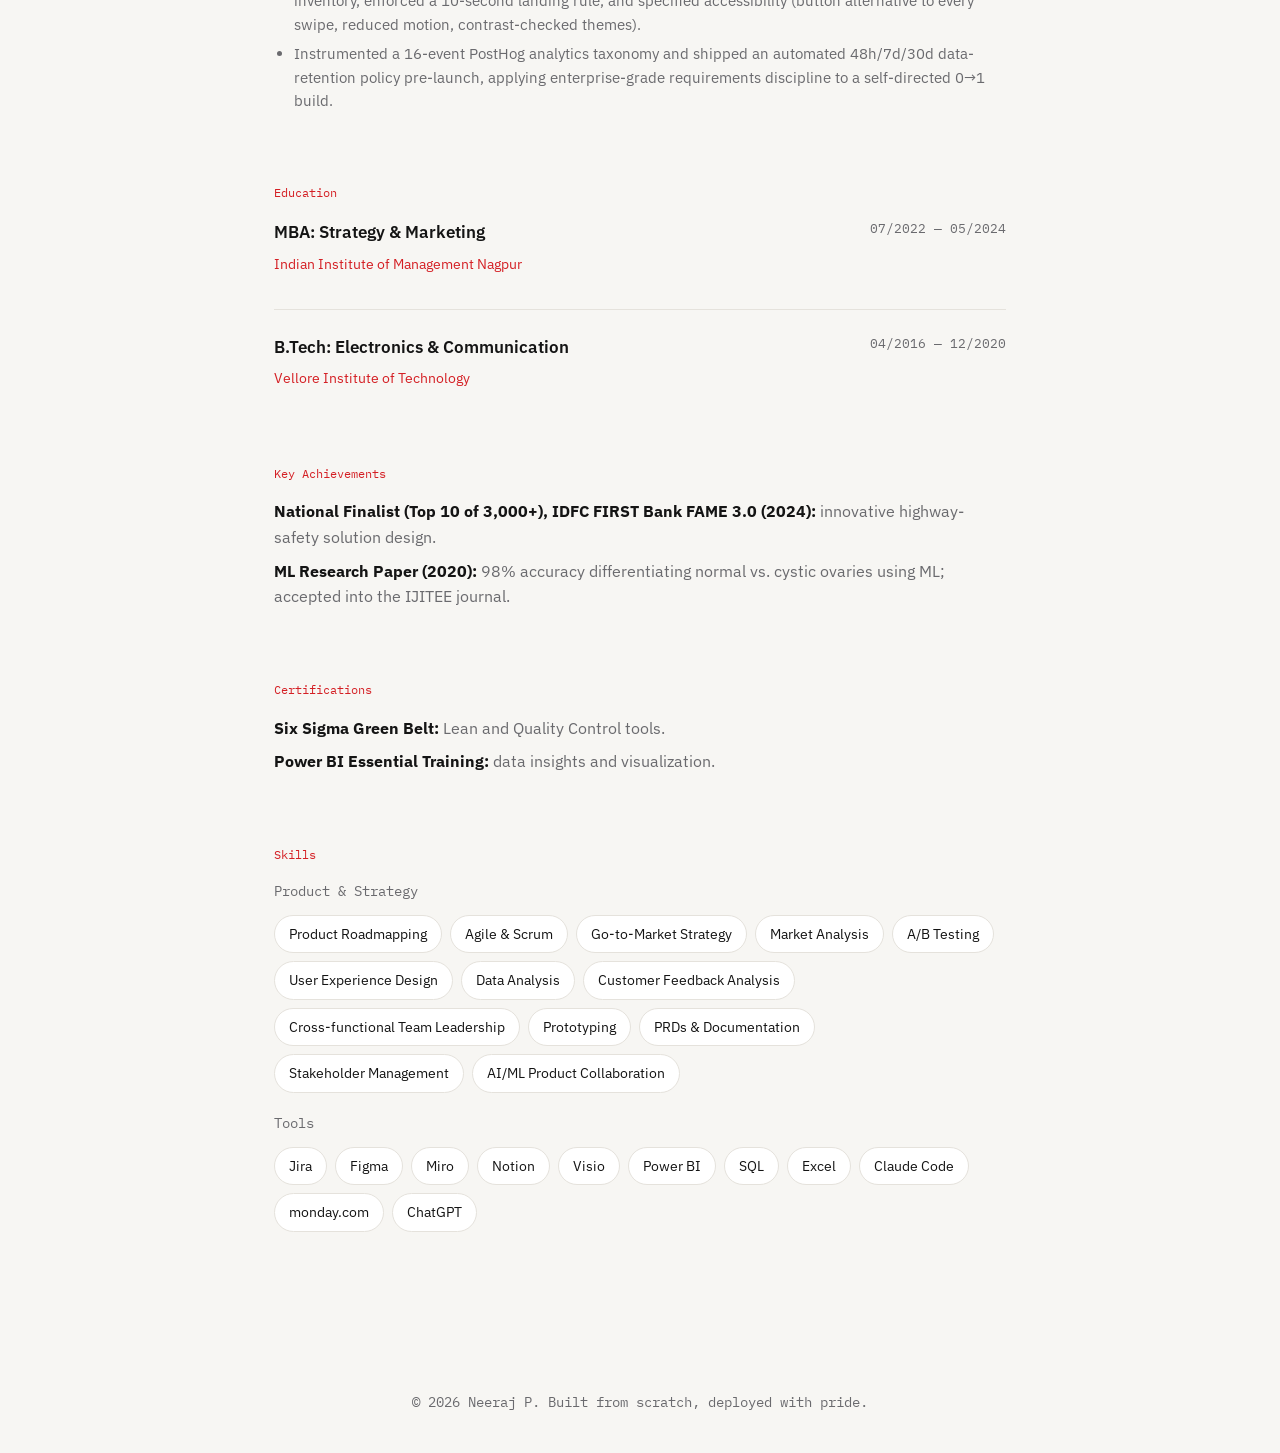
==== commit ed8af32b: "Sync the Résumé page with the current PDF resume The résumé page had drifted from the actual resume:" ====
--- a/resume.html
+++ b/resume.html
@@ -59,7 +59,7 @@
 
   <div class="resume-block">
     <div class="resume-block-label">Summary</div>
-    <p style="color: var(--text-muted); max-width: 620px;">Product Manager with 2+ years of experience building AI-driven, workflow-centric platforms for enterprise clients. Engineering foundation (B.Tech ECE, VIT Vellore) combined with business and financial intuition (MBA, IIM Nagpur), specializing in process automation, platform scalability, and cross-functional execution.</p>
+    <p style="color: var(--text-muted); max-width: 620px;">Engineer by training, strategist by degree, product manager by trade. ~3 years shipping AI-driven, workflow-centric platforms for enterprise clients like JioHotstar and Disney: automating processes, scaling platforms, and delivering reliably at scale. Now taking the same rigor to solo, AI-native 0→1 builds (SyncUp).</p>
   </div>
 
   <div class="resume-block">
@@ -72,11 +72,11 @@
       </div>
       <div class="resume-entry-sub">Planetcast Media Services · Bangalore</div>
       <ul>
-        <li>Owned 0→1 development of workflow-critical MAM capabilities for enterprise streaming clients including JioHotstar, directly shaping how 3,000 content assets/day move through compliance review, QC, and publishing.</li>
-        <li>Built a live analytics dashboard giving enterprise leadership 100% visibility into content-pipeline activity, cutting operational decision time from 180 minutes to 30 minutes.</li>
-        <li>Owned migration of JioHotstar's content publishing workflow, improving publishing efficiency and reducing TAT by 10%.</li>
-        <li>Expanded platform scalability to support premium streaming formats (4K, HDR, Dolby Vision, Dolby Atmos).</li>
-        <li>Led cross-functional scrum product execution across engineering teams, prioritizing roadmap trade-offs and maintaining sprint velocity.</li>
+        <li>Owned 0→1 development of subtitling and publishing capabilities for streaming clients (JioHotstar, Disney), lifting throughput ~50%, from ~2,000 to 3,000 content assets/day.</li>
+        <li>Built a live analytics dashboard surfacing pipeline funnel bottlenecks in real time, cutting decision time from 180 to 30 minutes.</li>
+        <li>Customized the enterprise platform for individual clients (JioHotstar, Disney, NGC), turning client-specific requirements into configured, shipped workflows.</li>
+        <li>Enabled 4K, HDR, Dolby Vision and Atmos for JioHotstar's regional shows by translating contract delivery requirements into a publishing-workflow migration, cutting publishing TAT by 15% and improving delivery reliability.</li>
+        <li>Ran customer demos and onboarding workshops for JioHotstar, Disney and NGC, converting live feedback into prioritized roadmap items; every feature released was fully adopted by clients.</li>
       </ul>
     </div>
 
@@ -87,9 +87,9 @@
       </div>
       <div class="resume-entry-sub">Desynova · Bangalore</div>
       <ul>
-        <li>Served as Scrum Master, coordinating cross-functional engineering sprints while upholding agile methodology.</li>
-        <li>Led GenAI-powered subtitle generation for regional content, improving subtitle accuracy by 20% and daily processing throughput by 15%.</li>
-        <li>Discovered enterprise workflow customization needs through customer research, informing the launch of low-code configuration capabilities.</li>
+        <li>Co-owned roadmap prioritization and ran sprints as Scrum Master for a 25-person team, shipping 30+ sprint releases while balancing customer demand, technical feasibility, and business goals.</li>
+        <li>Discovered enterprise customization needs through customer research and shaped a low-code configuration layer, letting customers self-configure workflows and cutting engineering dependency.</li>
+        <li>Independently designed and ran an A/B test on a GenAI subtitle workflow, lifting accuracy 20% and throughput 15% and driving a system-wide rollout.</li>
       </ul>
     </div>
 
@@ -100,8 +100,25 @@
       </div>
       <div class="resume-entry-sub">Atlas Copco Group · Pune</div>
       <ul>
-        <li>Developed a system to measure training effectiveness based on the Kirkpatrick model.</li>
-        <li>Designed Power BI dashboards for stakeholders to access and interpret live training data.</li>
+        <li>Built a Kirkpatrick-model system to measure training effectiveness, surfacing KPIs across its three levels to the L&amp;D division.</li>
+        <li>Designed Power BI dashboards giving stakeholders live access to training data.</li>
+      </ul>
+    </div>
+  </div>
+
+  <div class="resume-block">
+    <div class="resume-block-label">Side Projects</div>
+    <div class="resume-entry">
+      <div class="resume-entry-top">
+        <span class="resume-entry-title">SyncUp</span>
+        <span class="resume-entry-date">2026</span>
+      </div>
+      <div class="resume-entry-sub">Solo-built decision app for groups of 2–10, ranked by a "Sync Score" · <a href="https://sync-up-nine.vercel.app/" target="_blank" rel="noopener">Live app</a></div>
+      <ul>
+        <li>Conceived, scoped, and shipped SyncUp solo, end to end: authored the PRD, designed the data model, and directed AI-paired engineering (Claude Code) to a live production app.</li>
+        <li>Architected a category-agnostic data model and matching algorithm (independent swipes ranked into a "Sync Score"), built to extend from 2 launch categories to 5 more without re-architecture.</li>
+        <li>Set product principles in the PRD: scoped SyncUp as a decision layer that hands off to existing inventory, enforced a 10-second landing rule, and specified accessibility (button alternative to every swipe, reduced motion, contrast-checked themes).</li>
+        <li>Instrumented a 16-event PostHog analytics taxonomy and shipped an automated 48h/7d/30d data-retention policy pre-launch, applying enterprise-grade requirements discipline to a self-directed 0→1 build.</li>
       </ul>
     </div>
   </div>
@@ -125,21 +142,52 @@
   </div>
 
   <div class="resume-block">
+    <div class="resume-block-label">Key Achievements</div>
+    <ul class="resume-entry" style="list-style: none; margin-top: 0; padding-left: 0;">
+      <li style="margin-bottom: 8px;"><strong>National Finalist (Top 10 of 3,000+), IDFC FIRST Bank FAME 3.0 (2024):</strong> <span style="color: var(--text-muted);">innovative highway-safety solution design.</span></li>
+      <li><strong>ML Research Paper (2020):</strong> <span style="color: var(--text-muted);">98% accuracy differentiating normal vs. cystic ovaries using ML; accepted into the IJITEE journal.</span></li>
+    </ul>
+  </div>
+
+  <div class="resume-block">
+    <div class="resume-block-label">Certifications</div>
+    <ul class="resume-entry" style="list-style: none; margin-top: 0; padding-left: 0;">
+      <li style="margin-bottom: 8px;"><strong>Six Sigma Green Belt:</strong> <span style="color: var(--text-muted);">Lean and Quality Control tools.</span></li>
+      <li><strong>Power BI Essential Training:</strong> <span style="color: var(--text-muted);">data insights and visualization.</span></li>
+    </ul>
+  </div>
+
+  <div class="resume-block">
     <div class="resume-block-label">Skills</div>
-    <div class="skill-tags">
+    <div class="skill-group-label">Product &amp; Strategy</div>
+    <div class="skill-tags" style="margin-bottom: 20px;">
+      <span class="skill-tag">Product Roadmapping</span>
       <span class="skill-tag">Agile &amp; Scrum</span>
-      <span class="skill-tag">Product Strategy</span>
+      <span class="skill-tag">Go-to-Market Strategy</span>
       <span class="skill-tag">Market Analysis</span>
       <span class="skill-tag">A/B Testing</span>
-      <span class="skill-tag">Cross-functional Leadership</span>
+      <span class="skill-tag">User Experience Design</span>
       <span class="skill-tag">Data Analysis</span>
-      <span class="skill-tag">Product Roadmapping</span>
-      <span class="skill-tag">UX Design</span>
-      <span class="skill-tag">Go-to-Market Strategy</span>
+      <span class="skill-tag">Customer Feedback Analysis</span>
+      <span class="skill-tag">Cross-functional Team Leadership</span>
+      <span class="skill-tag">Prototyping</span>
+      <span class="skill-tag">PRDs &amp; Documentation</span>
+      <span class="skill-tag">Stakeholder Management</span>
+      <span class="skill-tag">AI/ML Product Collaboration</span>
+    </div>
+    <div class="skill-group-label">Tools</div>
+    <div class="skill-tags">
       <span class="skill-tag">Jira</span>
       <span class="skill-tag">Figma</span>
+      <span class="skill-tag">Miro</span>
+      <span class="skill-tag">Notion</span>
+      <span class="skill-tag">Visio</span>
+      <span class="skill-tag">Power BI</span>
       <span class="skill-tag">SQL</span>
-      <span class="skill-tag">Power BI</span>
+      <span class="skill-tag">Excel</span>
+      <span class="skill-tag">Claude Code</span>
+      <span class="skill-tag">monday.com</span>
+      <span class="skill-tag">ChatGPT</span>
     </div>
   </div>
 
--- a/css/style.css
+++ b/css/style.css
@@ -627,27 +627,26 @@
 
 /* ============ SIDE PROJECTS ============ */
 .project-card {
-  display: grid;
-  grid-template-columns: 0.8fr 1.2fr;
-  gap: 48px;
-  align-items: center;
   background: var(--surface);
   border: 1px solid var(--border);
   border-radius: 24px;
-  padding: 40px;
-}
-
-.project-media {
-  display: flex;
-  justify-content: center;
-}
-
-.project-media img {
+  overflow: hidden;
+}
+
+.project-banner {
   width: 100%;
-  max-width: 260px;
+  line-height: 0;
+  border-bottom: 1px solid var(--border);
+}
+
+.project-banner img {
+  width: 100%;
   height: auto;
   display: block;
-  filter: drop-shadow(0 20px 40px rgba(0,0,0,0.25));
+}
+
+.project-body {
+  padding: 40px;
 }
 
 .project-eyebrow {
@@ -663,13 +662,6 @@
   font-family: var(--font-display);
   font-size: 1.7rem;
   font-weight: 700;
-  margin-bottom: 4px;
-}
-
-.project-tagline {
-  color: var(--text-muted);
-  font-family: var(--font-mono);
-  font-size: 0.9rem;
   margin-bottom: 16px;
 }
 
@@ -678,6 +670,33 @@
   font-size: 0.98rem;
   margin-bottom: 20px;
   max-width: 560px;
+}
+
+.project-principles {
+  display: grid;
+  gap: 10px;
+  margin: 0 0 24px;
+  padding: 0;
+  list-style: none;
+  max-width: 560px;
+}
+
+.project-principles li {
+  position: relative;
+  padding-left: 18px;
+  color: var(--text-muted);
+  font-size: 0.92rem;
+}
+
+.project-principles li::before {
+  content: '';
+  position: absolute;
+  left: 0;
+  top: 0.55em;
+  width: 6px;
+  height: 6px;
+  border-radius: 50%;
+  background: var(--red);
 }
 
 .project-metrics,
@@ -844,13 +863,8 @@
   .stat-strip {
     grid-template-columns: repeat(2, 1fr);
   }
-  .project-card {
-    grid-template-columns: 1fr;
+  .project-body {
     padding: 32px;
-    gap: 28px;
-  }
-  .project-media img {
-    max-width: 220px;
   }
 }
 
@@ -866,8 +880,10 @@
   .toast-desc { font-size: 0.78rem; }
   .toast { text-align: left; }
   .project-card {
+    border-radius: 18px;
+  }
+  .project-body {
     padding: 24px;
-    border-radius: 18px;
   }
 }
 
@@ -930,6 +946,11 @@
   color: var(--red);
   font-size: 0.9rem;
   margin-bottom: 10px;
+}
+
+.resume-entry-sub a {
+  text-decoration: underline;
+  text-underline-offset: 2px;
 }
 
 .resume-entry ul {
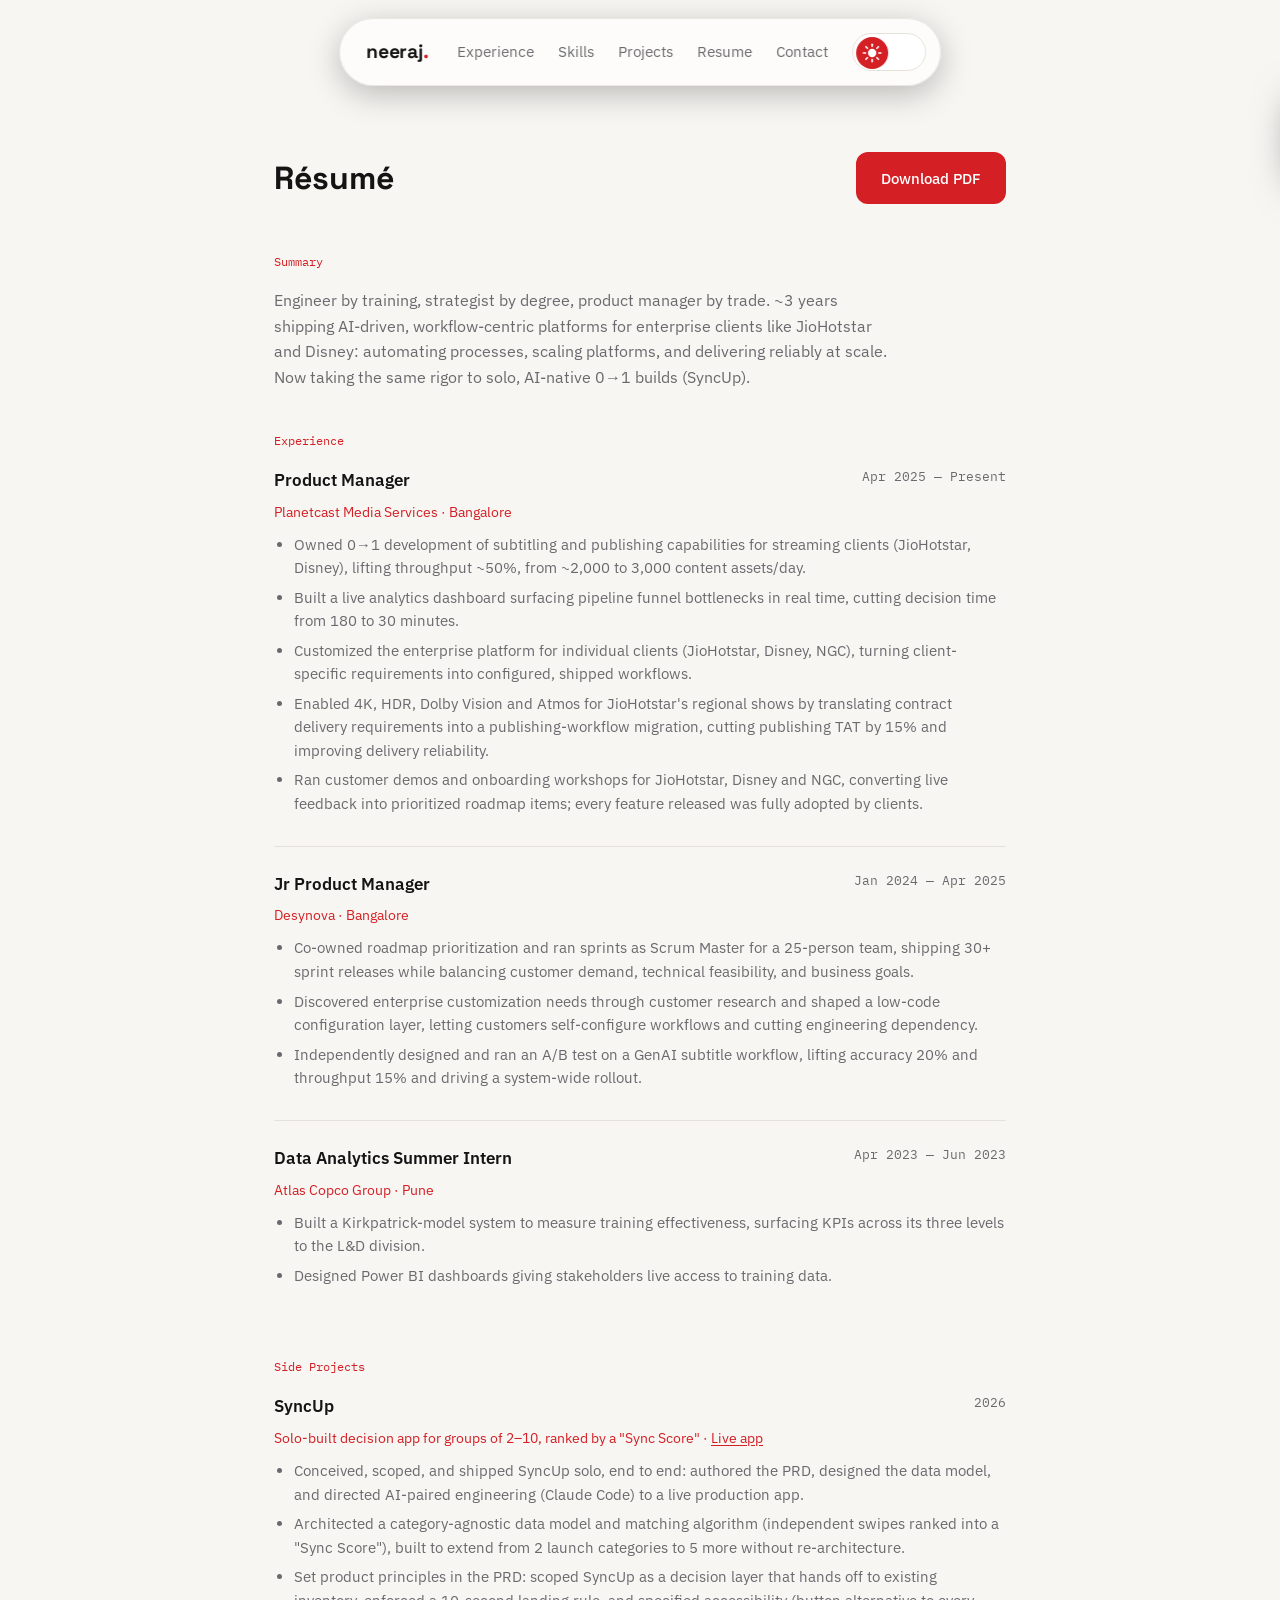
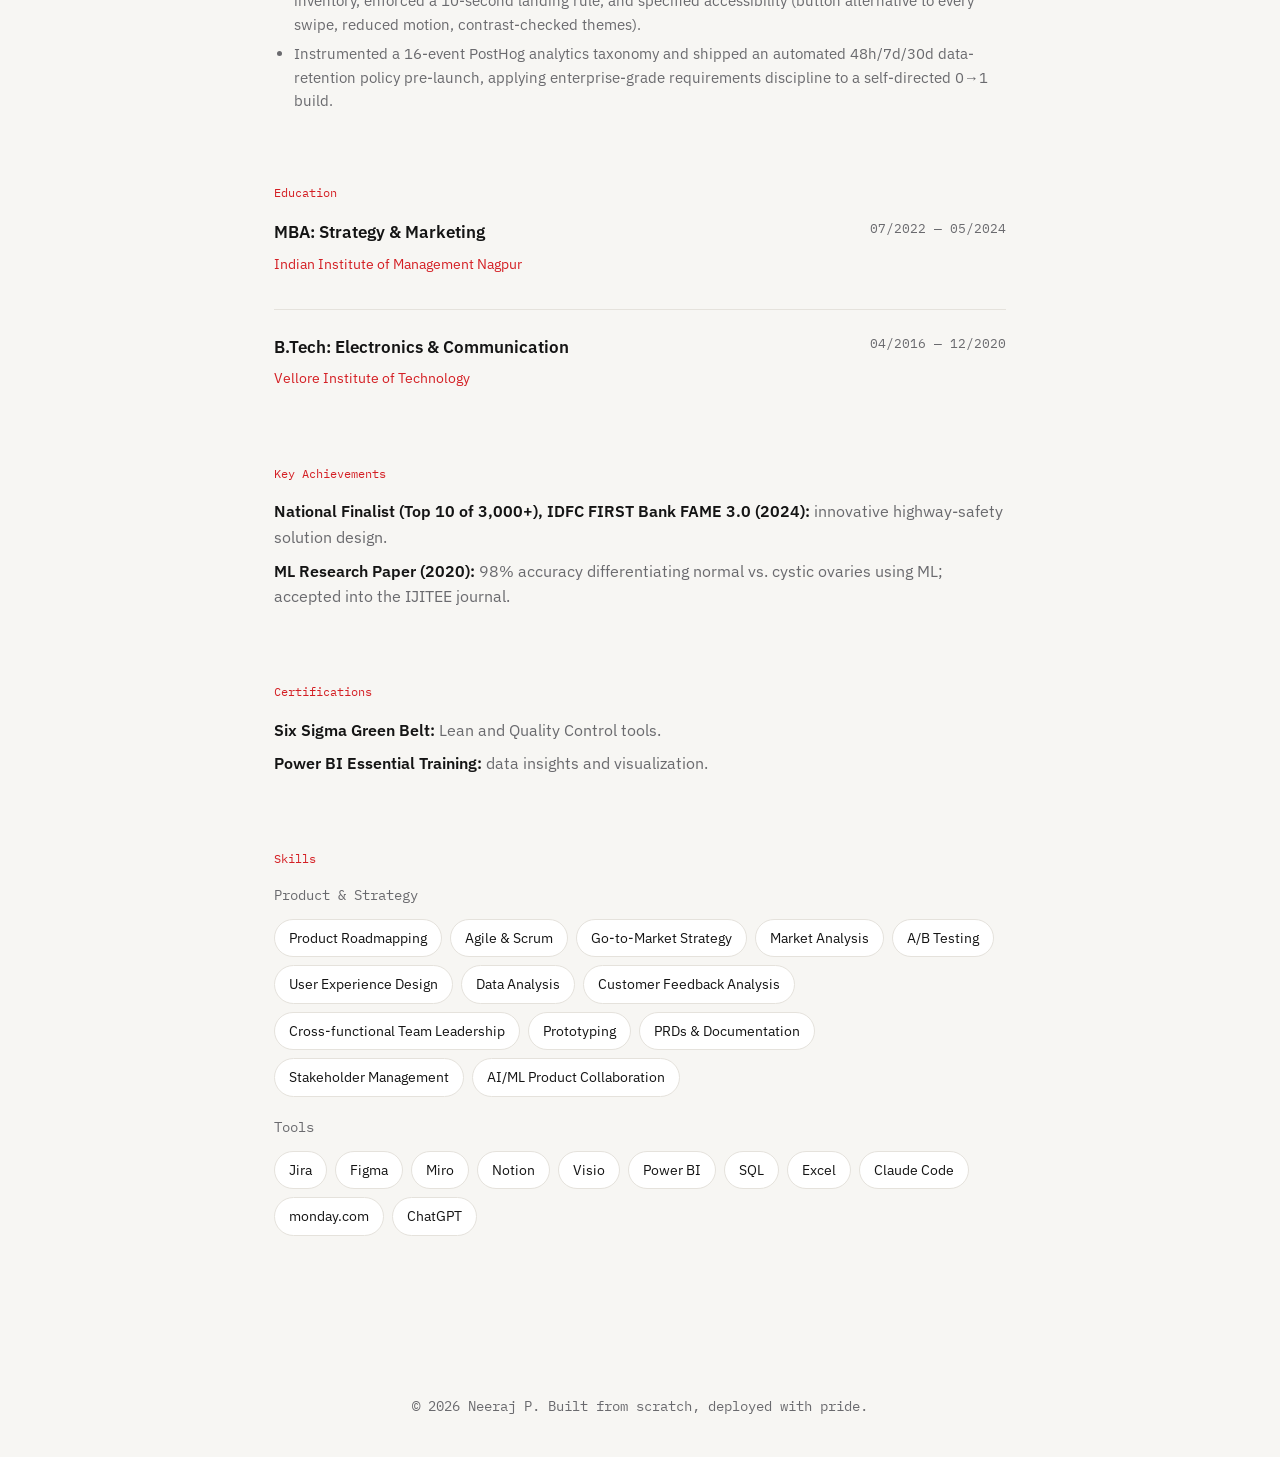
==== commit 78b2621c: "Speed up first paint and remove dead code Performance (Lighthouse mobile 85 -> 96, résumé 90 -> 99, " ====
--- a/resume.html
+++ b/resume.html
@@ -4,11 +4,13 @@
 <meta charset="UTF-8">
 <meta name="viewport" content="width=device-width, initial-scale=1.0">
 <title>Résumé | Neeraj P</title>
+<meta name="description" content="Résumé of Neeraj P, Product Manager shipping AI-driven, workflow-centric platforms for enterprise streaming clients like JioHotstar and Disney.">
 <link rel="icon" type="image/svg+xml" href="favicon.svg">
-<link rel="preconnect" href="https://fonts.googleapis.com">
-<link rel="preconnect" href="https://fonts.gstatic.com" crossorigin>
-<link rel="stylesheet" href="https://fonts.googleapis.com/css2?family=Space+Grotesk:wght@400;500;600;700&family=IBM+Plex+Sans:wght@400;500;600&family=IBM+Plex+Mono:wght@400;500&family=Press+Start+2P&display=swap">
+<link rel="preload" href="assets/fonts/space-grotesk-latin-700-normal.woff2" as="font" type="font/woff2" crossorigin>
+<link rel="preload" href="assets/fonts/ibm-plex-sans-latin-400-normal.woff2" as="font" type="font/woff2" crossorigin>
 <link rel="stylesheet" href="css/style.css">
+<script>try { var t = localStorage.getItem('theme'); if (t) document.documentElement.setAttribute('data-theme', t); } catch (e) {}</script>
+<script src="js/script.js" defer></script>
 </head>
 <body>
 
@@ -50,7 +52,7 @@
   </button>
 </nav>
 
-<div class="container" style="padding-top: 56px; padding-bottom: 80px;">
+<div class="container resume-page">
 
   <div class="resume-header">
     <h1>Résumé</h1>
@@ -59,7 +61,7 @@
 
   <div class="resume-block">
     <div class="resume-block-label">Summary</div>
-    <p style="color: var(--text-muted); max-width: 620px;">Engineer by training, strategist by degree, product manager by trade. ~3 years shipping AI-driven, workflow-centric platforms for enterprise clients like JioHotstar and Disney: automating processes, scaling platforms, and delivering reliably at scale. Now taking the same rigor to solo, AI-native 0→1 builds (SyncUp).</p>
+    <p class="resume-summary">Engineer by training, strategist by degree, product manager by trade. ~3 years shipping AI-driven, workflow-centric platforms for enterprise clients like JioHotstar and Disney: automating processes, scaling platforms, and delivering reliably at scale. Now taking the same rigor to solo, AI-native 0→1 builds (SyncUp).</p>
   </div>
 
   <div class="resume-block">
@@ -143,24 +145,24 @@
 
   <div class="resume-block">
     <div class="resume-block-label">Key Achievements</div>
-    <ul class="resume-entry" style="list-style: none; margin-top: 0; padding-left: 0;">
-      <li style="margin-bottom: 8px;"><strong>National Finalist (Top 10 of 3,000+), IDFC FIRST Bank FAME 3.0 (2024):</strong> <span style="color: var(--text-muted);">innovative highway-safety solution design.</span></li>
-      <li><strong>ML Research Paper (2020):</strong> <span style="color: var(--text-muted);">98% accuracy differentiating normal vs. cystic ovaries using ML; accepted into the IJITEE journal.</span></li>
+    <ul class="resume-entry resume-list">
+      <li><strong>National Finalist (Top 10 of 3,000+), IDFC FIRST Bank FAME 3.0 (2024):</strong> <span>innovative highway-safety solution design.</span></li>
+      <li><strong>ML Research Paper (2020):</strong> <span>98% accuracy differentiating normal vs. cystic ovaries using ML; accepted into the IJITEE journal.</span></li>
     </ul>
   </div>
 
   <div class="resume-block">
     <div class="resume-block-label">Certifications</div>
-    <ul class="resume-entry" style="list-style: none; margin-top: 0; padding-left: 0;">
-      <li style="margin-bottom: 8px;"><strong>Six Sigma Green Belt:</strong> <span style="color: var(--text-muted);">Lean and Quality Control tools.</span></li>
-      <li><strong>Power BI Essential Training:</strong> <span style="color: var(--text-muted);">data insights and visualization.</span></li>
+    <ul class="resume-entry resume-list">
+      <li><strong>Six Sigma Green Belt:</strong> <span>Lean and Quality Control tools.</span></li>
+      <li><strong>Power BI Essential Training:</strong> <span>data insights and visualization.</span></li>
     </ul>
   </div>
 
   <div class="resume-block">
     <div class="resume-block-label">Skills</div>
     <div class="skill-group-label">Product &amp; Strategy</div>
-    <div class="skill-tags" style="margin-bottom: 20px;">
+    <div class="skill-tags resume-skill-group">
       <span class="skill-tag">Product Roadmapping</span>
       <span class="skill-tag">Agile &amp; Scrum</span>
       <span class="skill-tag">Go-to-Market Strategy</span>
@@ -197,11 +199,10 @@
   © 2026 Neeraj P. Built from scratch, deployed with pride.
 </footer>
 
-<div class="toast" id="achievementToast">
-  <span class="toast-title" id="toastTitle">WASTED</span>
-  <span class="toast-desc" id="toastText">Can't handle the dark side.</span>
+<div class="toast" id="achievementToast" aria-hidden="true">
+  <span class="toast-title">ACHIEVEMENT UNLOCKED</span>
+  <span class="toast-desc">Welcome to the dark side.</span>
 </div>
 
-<script src="js/script.js"></script>
 </body>
 </html>
--- a/css/style.css
+++ b/css/style.css
@@ -1,14 +1,69 @@
+/* ============ FONTS (self-hosted, latin subset) ============ */
+@font-face {
+  font-family: 'Space Grotesk';
+  font-weight: 600;
+  font-display: swap;
+  src: url('../assets/fonts/space-grotesk-latin-600-normal.woff2') format('woff2');
+}
+
+@font-face {
+  font-family: 'Space Grotesk';
+  font-weight: 700;
+  font-display: swap;
+  src: url('../assets/fonts/space-grotesk-latin-700-normal.woff2') format('woff2');
+}
+
+@font-face {
+  font-family: 'IBM Plex Sans';
+  font-weight: 400;
+  font-display: swap;
+  src: url('../assets/fonts/ibm-plex-sans-latin-400-normal.woff2') format('woff2');
+}
+
+@font-face {
+  font-family: 'IBM Plex Sans';
+  font-weight: 500;
+  font-display: swap;
+  src: url('../assets/fonts/ibm-plex-sans-latin-500-normal.woff2') format('woff2');
+}
+
+@font-face {
+  font-family: 'IBM Plex Sans';
+  font-weight: 600;
+  font-display: swap;
+  src: url('../assets/fonts/ibm-plex-sans-latin-600-normal.woff2') format('woff2');
+}
+
+@font-face {
+  font-family: 'IBM Plex Mono';
+  font-weight: 400;
+  font-display: swap;
+  src: url('../assets/fonts/ibm-plex-mono-latin-400-normal.woff2') format('woff2');
+}
+
+@font-face {
+  font-family: 'IBM Plex Mono';
+  font-weight: 500;
+  font-display: swap;
+  src: url('../assets/fonts/ibm-plex-mono-latin-500-normal.woff2') format('woff2');
+}
+
+@font-face {
+  font-family: 'Press Start 2P';
+  font-weight: 400;
+  font-display: swap;
+  src: url('../assets/fonts/press-start-2p-latin-400-normal.woff2') format('woff2');
+}
+
 /* ============ DESIGN TOKENS ============ */
+/* Dark palette; [data-theme="light"] overrides it. */
 :root {
-  /* Dark mode (fallback values, overridden by [data-theme="light"] which is now default) */
   --bg: #17181b;
   --surface: #1e2024;
-  --surface-hover: #262930;
   --text: #f2f0ec;
   --text-muted: #9a9ca3;
   --border: #2f323a;
   --red: #e3272c;
-  --red-dim: #7a1418;
 
   --font-display: 'Space Grotesk', sans-serif;
   --font-body: 'IBM Plex Sans', sans-serif;
@@ -16,38 +71,29 @@
   --font-arcade: 'Press Start 2P', monospace;
 
   --max-width: 780px;
-  --transition: 0.3s cubic-bezier(0.4, 0, 0.2, 1);
+  --transition: 0.2s cubic-bezier(0.4, 0, 0.2, 1);
+  --nav-morph: 0.3s cubic-bezier(0.4, 0, 0.2, 1);
 }
 
 [data-theme="light"] {
   --bg: #f7f6f3;
   --surface: #ffffff;
-  --surface-hover: #f0eeea;
   --text: #141414;
   --text-muted: #6a6a6e;
   --border: #e5e2dc;
   --red: #d41f24;
-  --red-dim: #f0c9ca;
 }
 
 * { margin: 0; padding: 0; box-sizing: border-box; }
 
 html { scroll-behavior: smooth; }
-
-@media (prefers-reduced-motion: reduce) {
-  html { scroll-behavior: auto; }
-  *, *::before, *::after {
-    animation-duration: 0.01ms !important;
-    animation-iteration-count: 1 !important;
-    transition-duration: 0.01ms !important;
-  }
-}
 
 body {
   background: var(--bg);
   color: var(--text);
   font-family: var(--font-body);
   line-height: 1.6;
+  padding-top: 96px;
   transition: background var(--transition), color var(--transition);
   -webkit-font-smoothing: antialiased;
 }
@@ -58,12 +104,6 @@
 
 .container {
   max-width: var(--max-width);
-  margin: 0 auto;
-  padding: 0 24px;
-}
-
-.wide-container {
-  max-width: 1000px;
   margin: 0 auto;
   padding: 0 24px;
 }
@@ -73,11 +113,12 @@
   position: fixed;
   top: 0;
   left: 0;
+  width: 100%;
   height: 3px;
   background: var(--red);
   z-index: 200;
-  width: 0%;
-  transition: width 0.1s linear;
+  transform: scaleX(0);
+  transform-origin: left;
 }
 
 .nav {
@@ -94,14 +135,13 @@
   box-shadow: 0 8px 32px rgba(0,0,0,0.25);
   width: fit-content;
   max-width: calc(100vw - 32px);
-  transition: left var(--transition), top var(--transition);
+  transition: left var(--nav-morph), top var(--nav-morph);
 }
 
 .nav-expand-btn {
   display: none;
   background: none;
   border: none;
-  padding: 0;
   cursor: pointer;
   width: 40px;
   height: 40px;
@@ -121,8 +161,6 @@
 }
 
 .nav-inner {
-  max-width: none;
-  margin: 0;
   padding: 14px 14px 14px 26px;
   display: flex;
   justify-content: space-between;
@@ -140,17 +178,12 @@
 .nav-links a {
   color: var(--text-muted);
   transition: color var(--transition);
-  position: relative;
   padding: 4px 0;
 }
 
 .nav-links a:hover { color: var(--text); }
 
-.nav-links a.active {
-  color: var(--red);
-}
-
-body { padding-top: 96px; }
+.nav-links a.active { color: var(--red); }
 
 .nav-logo {
   font-family: var(--font-display);
@@ -172,7 +205,6 @@
   height: 38px;
   position: relative;
   cursor: pointer;
-  padding: 0;
   flex-shrink: 0;
   overflow: hidden;
 }
@@ -200,8 +232,6 @@
   height: 20px;
   color: #fff;
   position: absolute;
-  opacity: 1;
-  transform: rotate(0deg) scale(1);
   transition: opacity 0.3s ease, transform 0.4s cubic-bezier(0.34, 1.56, 0.64, 1);
 }
 
@@ -217,7 +247,7 @@
 
 [data-theme="dark"] .icon-bat {
   opacity: 1;
-  transform: rotate(0deg) scale(1);
+  transform: none;
 }
 
 /* ============ HERO ============ */
@@ -270,7 +300,6 @@
   height: 10px;
   border-radius: 50%;
   background: var(--red);
-  display: inline-block;
   animation: pulse 2s ease-in-out infinite;
 }
 
@@ -311,7 +340,7 @@
   50% { opacity: 0; }
 }
 
-.hero p.lede {
+.hero .lede {
   font-size: 1.05rem;
   color: var(--text-muted);
   max-width: 560px;
@@ -324,6 +353,7 @@
   flex-wrap: wrap;
 }
 
+/* ============ BUTTONS ============ */
 .btn {
   display: inline-flex;
   align-items: center;
@@ -364,11 +394,12 @@
   color: var(--red);
 }
 
+/* After the :hover rules so press feedback wins the tie while clicking. */
 .btn:active {
   transform: scale(0.97);
 }
 
-/* ============ SECTION HEADINGS ============ */
+/* ============ SECTIONS ============ */
 .section {
   padding: 64px 0;
   border-top: 1px solid var(--border);
@@ -390,14 +421,13 @@
 }
 
 /* ============ ABOUT ============ */
-.about-text-full {
+.about-text {
   max-width: 720px;
 }
 
 .about-text p {
   color: var(--text-muted);
   margin-bottom: 16px;
-  font-size: 1rem;
 }
 
 .about-text strong { color: var(--text); font-weight: 600; }
@@ -416,7 +446,6 @@
 .stat {
   background: var(--surface);
   padding: 20px 16px;
-  text-align: left;
 }
 
 .stat-num {
@@ -433,11 +462,7 @@
   margin-top: 4px;
 }
 
-/* ============ EXPERIENCE / PIPELINE ============ */
-.pipeline {
-  position: relative;
-}
-
+/* ============ EXPERIENCE ============ */
 .pipeline-item {
   position: relative;
   padding-left: 32px;
@@ -536,7 +561,8 @@
   gap: 8px;
 }
 
-.skill-tag {
+.skill-tag,
+.tool-tag {
   font-size: 0.88rem;
   padding: 7px 14px;
   border-radius: 100px;
@@ -545,7 +571,8 @@
   transition: border-color var(--transition);
 }
 
-.skill-tag:hover {
+.skill-tag:hover,
+.tool-tag:hover {
   border-color: var(--red);
 }
 
@@ -553,16 +580,7 @@
   display: inline-flex;
   align-items: center;
   gap: 8px;
-  font-size: 0.88rem;
-  padding: 7px 14px 7px 10px;
-  border-radius: 100px;
-  border: 1px solid var(--border);
-  background: var(--surface);
-  transition: border-color var(--transition);
-}
-
-.tool-tag:hover {
-  border-color: var(--red);
+  padding-left: 10px;
 }
 
 .tool-tag img {
@@ -575,27 +593,7 @@
   filter: invert(1);
 }
 
-.tool-tag .badge {
-  width: 16px;
-  height: 16px;
-  flex-shrink: 0;
-  border-radius: 6px;
-  background: #6b7280;
-  color: #fff;
-  font-family: var(--font-mono);
-  font-size: 0.5rem;
-  font-weight: 700;
-  display: flex;
-  align-items: center;
-  justify-content: center;
-  letter-spacing: -0.02em;
-}
-
-.badge-chatgpt {
-  background: #10A37F;
-}
-
-/* ============ ACHIEVEMENTS ============ */
+/* ============ ACHIEVEMENTS / CERTIFICATIONS ============ */
 .achievements-list {
   display: grid;
   gap: 20px;
@@ -634,15 +632,12 @@
 }
 
 .project-banner {
-  width: 100%;
-  line-height: 0;
   border-bottom: 1px solid var(--border);
 }
 
 .project-banner img {
   width: 100%;
   height: auto;
-  display: block;
 }
 
 .project-body {
@@ -675,8 +670,7 @@
 .project-principles {
   display: grid;
   gap: 10px;
-  margin: 0 0 24px;
-  padding: 0;
+  margin-bottom: 24px;
   list-style: none;
   max-width: 560px;
 }
@@ -769,6 +763,11 @@
 }
 
 /* ============ CONTACT ============ */
+.contact-intro {
+  color: var(--text-muted);
+  max-width: 500px;
+}
+
 .contact-links {
   display: flex;
   flex-direction: column;
@@ -817,7 +816,7 @@
   font-family: var(--font-mono);
 }
 
-/* ============ ACHIEVEMENT TOAST (GTA style) ============ */
+/* ============ DARK MODE TOAST ============ */
 .toast {
   position: fixed;
   top: 90px;
@@ -834,12 +833,11 @@
   box-shadow: 0 12px 40px rgba(0,0,0,0.5);
 }
 
+/* Slower on the way in than on the way out. */
 .toast.show {
   transform: translateX(0);
   transition: transform 0.5s cubic-bezier(0.16, 1, 0.3, 1);
 }
-
-.toast-icon { display: none; }
 
 .toast-title {
   font-family: var(--font-arcade);
@@ -859,6 +857,122 @@
   display: block;
 }
 
+/* ============ RESUME PAGE ============ */
+.resume-page {
+  padding-top: 56px;
+  padding-bottom: 80px;
+}
+
+.resume-header {
+  display: flex;
+  justify-content: space-between;
+  align-items: center;
+  flex-wrap: wrap;
+  gap: 16px;
+  margin-bottom: 48px;
+}
+
+.resume-header h1 {
+  font-family: var(--font-display);
+  font-size: 2rem;
+  font-weight: 700;
+}
+
+.resume-summary {
+  color: var(--text-muted);
+  max-width: 620px;
+}
+
+.resume-block {
+  margin-bottom: 40px;
+}
+
+.resume-block-label {
+  font-family: var(--font-mono);
+  font-size: 0.78rem;
+  color: var(--red);
+  margin-bottom: 16px;
+}
+
+.resume-entry {
+  margin-bottom: 24px;
+  padding-bottom: 24px;
+  border-bottom: 1px solid var(--border);
+}
+
+.resume-entry:last-child { border-bottom: none; }
+
+.resume-entry-top {
+  display: flex;
+  justify-content: space-between;
+  flex-wrap: wrap;
+  gap: 8px;
+  margin-bottom: 6px;
+}
+
+.resume-entry-title {
+  font-weight: 600;
+  font-size: 1.05rem;
+}
+
+.resume-entry-date {
+  font-family: var(--font-mono);
+  font-size: 0.8rem;
+  color: var(--text-muted);
+}
+
+.resume-entry-sub {
+  color: var(--red);
+  font-size: 0.9rem;
+  margin-bottom: 10px;
+}
+
+.resume-entry-sub a {
+  text-decoration: underline;
+  text-underline-offset: 2px;
+}
+
+.resume-entry ul {
+  color: var(--text-muted);
+  font-size: 0.92rem;
+  padding-left: 20px;
+}
+
+.resume-entry li { margin-bottom: 6px; }
+
+.resume-list {
+  list-style: none;
+}
+
+.resume-list li { margin-bottom: 8px; }
+
+.resume-list span { color: var(--text-muted); }
+
+.resume-skill-group { margin-bottom: 20px; }
+
+/* ============ SCROLL-TRIGGERED REVEALS ============ */
+.reveal {
+  opacity: 0;
+  transform: translateY(20px);
+  transition: opacity 0.5s cubic-bezier(0.16, 1, 0.3, 1),
+              transform 0.5s cubic-bezier(0.16, 1, 0.3, 1);
+}
+
+.reveal-left {
+  transform: translateX(-24px);
+}
+
+.reveal.reveal-visible {
+  opacity: 1;
+  transform: none;
+}
+
+.reveal-stagger .reveal:nth-child(2) { transition-delay: 0.06s; }
+.reveal-stagger .reveal:nth-child(3) { transition-delay: 0.12s; }
+.reveal-stagger .reveal:nth-child(4) { transition-delay: 0.18s; }
+.reveal-stagger .reveal:nth-child(5) { transition-delay: 0.24s; }
+
+/* ============ RESPONSIVE ============ */
 @media (max-width: 900px) {
   .stat-strip {
     grid-template-columns: repeat(2, 1fr);
@@ -869,130 +983,63 @@
 }
 
 @media (max-width: 640px) {
+  body { padding-top: 82px; }
+
+  .container {
+    padding-left: 28px;
+    padding-right: 28px;
+  }
+
+  .hero { padding-top: 40px; padding-bottom: 56px; }
+  .hero-grid {
+    grid-template-columns: 1fr;
+    gap: 32px;
+  }
+  .hero-photo {
+    order: -1;
+    max-width: 280px;
+    margin: 0 auto;
+    aspect-ratio: 1 / 1;
+  }
+
+  .stat-strip {
+    grid-template-columns: 1fr;
+  }
+
+  .project-card {
+    border-radius: 18px;
+  }
+  .project-body {
+    padding: 24px;
+  }
+
+  .resume-header { flex-direction: column; align-items: flex-start; }
+
   .toast {
     top: 76px;
     right: 16px;
     left: 16px;
     max-width: none;
     padding: 12px 16px;
+    text-align: left;
   }
   .toast-title { font-size: 0.6rem; margin-bottom: 6px; }
   .toast-desc { font-size: 0.78rem; }
-  .toast { text-align: left; }
-  .project-card {
-    border-radius: 18px;
-  }
-  .project-body {
-    padding: 24px;
-  }
-}
-
-/* ============ RESUME PAGE ============ */
-.resume-header {
-  display: flex;
-  justify-content: space-between;
-  align-items: center;
-  flex-wrap: wrap;
-  gap: 16px;
-  margin-bottom: 48px;
-}
-
-.resume-header h1 {
-  font-family: var(--font-display);
-  font-size: 2rem;
-  font-weight: 700;
-}
-
-.resume-block {
-  margin-bottom: 40px;
-}
-
-.resume-block-label {
-  font-family: var(--font-mono);
-  font-size: 0.78rem;
-  color: var(--red);
-  margin-bottom: 16px;
-  text-transform: none;
-}
-
-.resume-entry {
-  margin-bottom: 24px;
-  padding-bottom: 24px;
-  border-bottom: 1px solid var(--border);
-}
-
-.resume-entry:last-child { border-bottom: none; }
-
-.resume-entry-top {
-  display: flex;
-  justify-content: space-between;
-  flex-wrap: wrap;
-  gap: 8px;
-  margin-bottom: 6px;
-}
-
-.resume-entry-title {
-  font-weight: 600;
-  font-size: 1.05rem;
-}
-
-.resume-entry-date {
-  font-family: var(--font-mono);
-  font-size: 0.8rem;
-  color: var(--text-muted);
-}
-
-.resume-entry-sub {
-  color: var(--red);
-  font-size: 0.9rem;
-  margin-bottom: 10px;
-}
-
-.resume-entry-sub a {
-  text-decoration: underline;
-  text-underline-offset: 2px;
-}
-
-.resume-entry ul {
-  color: var(--text-muted);
-  font-size: 0.92rem;
-  padding-left: 20px;
-}
-
-.resume-entry li { margin-bottom: 6px; }
-
-/* ============ RESPONSIVE ============ */
-@media (max-width: 640px) {
-  .container, .wide-container {
-    padding: 0 28px;
-  }
-  .hero-grid {
-    grid-template-columns: 1fr;
-    gap: 32px;
-  }
-  .hero-photo {
-    order: -1;
-    max-width: 280px;
-    margin: 0 auto;
-    aspect-ratio: 1 / 1;
-  }
-  .stat-strip {
-    grid-template-columns: 1fr;
-  }
+
+  /* Pill nav: full width at the top, morphs into a hamburger once scrolled. */
   .nav {
     top: 10px;
     width: calc(100vw - 16px);
     max-width: calc(100vw - 16px);
     height: 58px;
     overflow: hidden;
-    transition: left var(--transition), top var(--transition), width var(--transition);
+    transition: left var(--nav-morph), top var(--nav-morph), width var(--nav-morph);
   }
   .nav-inner {
     position: absolute;
     inset: 0;
     padding: 12px 8px 12px 14px;
     gap: 4px;
-    opacity: 1;
     transition: opacity 0.25s ease;
   }
   .nav-logo {
@@ -1002,9 +1049,6 @@
     gap: 4px;
     font-size: 0.6rem;
   }
-  body { padding-top: 82px; }
-  .hero { padding-top: 40px; padding-bottom: 56px; }
-  .resume-header { flex-direction: column; align-items: flex-start; }
 
   .theme-toggle {
     width: 42px;
@@ -1047,37 +1091,15 @@
   }
 }
 
-/* ============ SCROLL-TRIGGERED REVEALS ============ */
-.reveal {
-  opacity: 0;
-  transform: translateY(28px);
-  transition: opacity 0.7s cubic-bezier(0.16, 1, 0.3, 1),
-              transform 0.7s cubic-bezier(0.16, 1, 0.3, 1);
-}
-
-.reveal.reveal-visible {
-  opacity: 1;
-  transform: translateY(0);
-}
-
-.reveal-left {
-  transform: translateX(-32px);
-}
-
-.reveal-left.reveal-visible {
-  transform: translateX(0);
-}
-
-.reveal-stagger .reveal:nth-child(1) { transition-delay: 0s; }
-.reveal-stagger .reveal:nth-child(2) { transition-delay: 0.06s; }
-.reveal-stagger .reveal:nth-child(3) { transition-delay: 0.12s; }
-.reveal-stagger .reveal:nth-child(4) { transition-delay: 0.18s; }
-.reveal-stagger .reveal:nth-child(5) { transition-delay: 0.24s; }
-
 @media (prefers-reduced-motion: reduce) {
+  html { scroll-behavior: auto; }
+  *, *::before, *::after {
+    animation-duration: 0.01ms !important;
+    animation-iteration-count: 1 !important;
+    transition-duration: 0.01ms !important;
+  }
   .reveal {
     opacity: 1;
     transform: none;
-    transition: none;
-  }
-}
+  }
+}
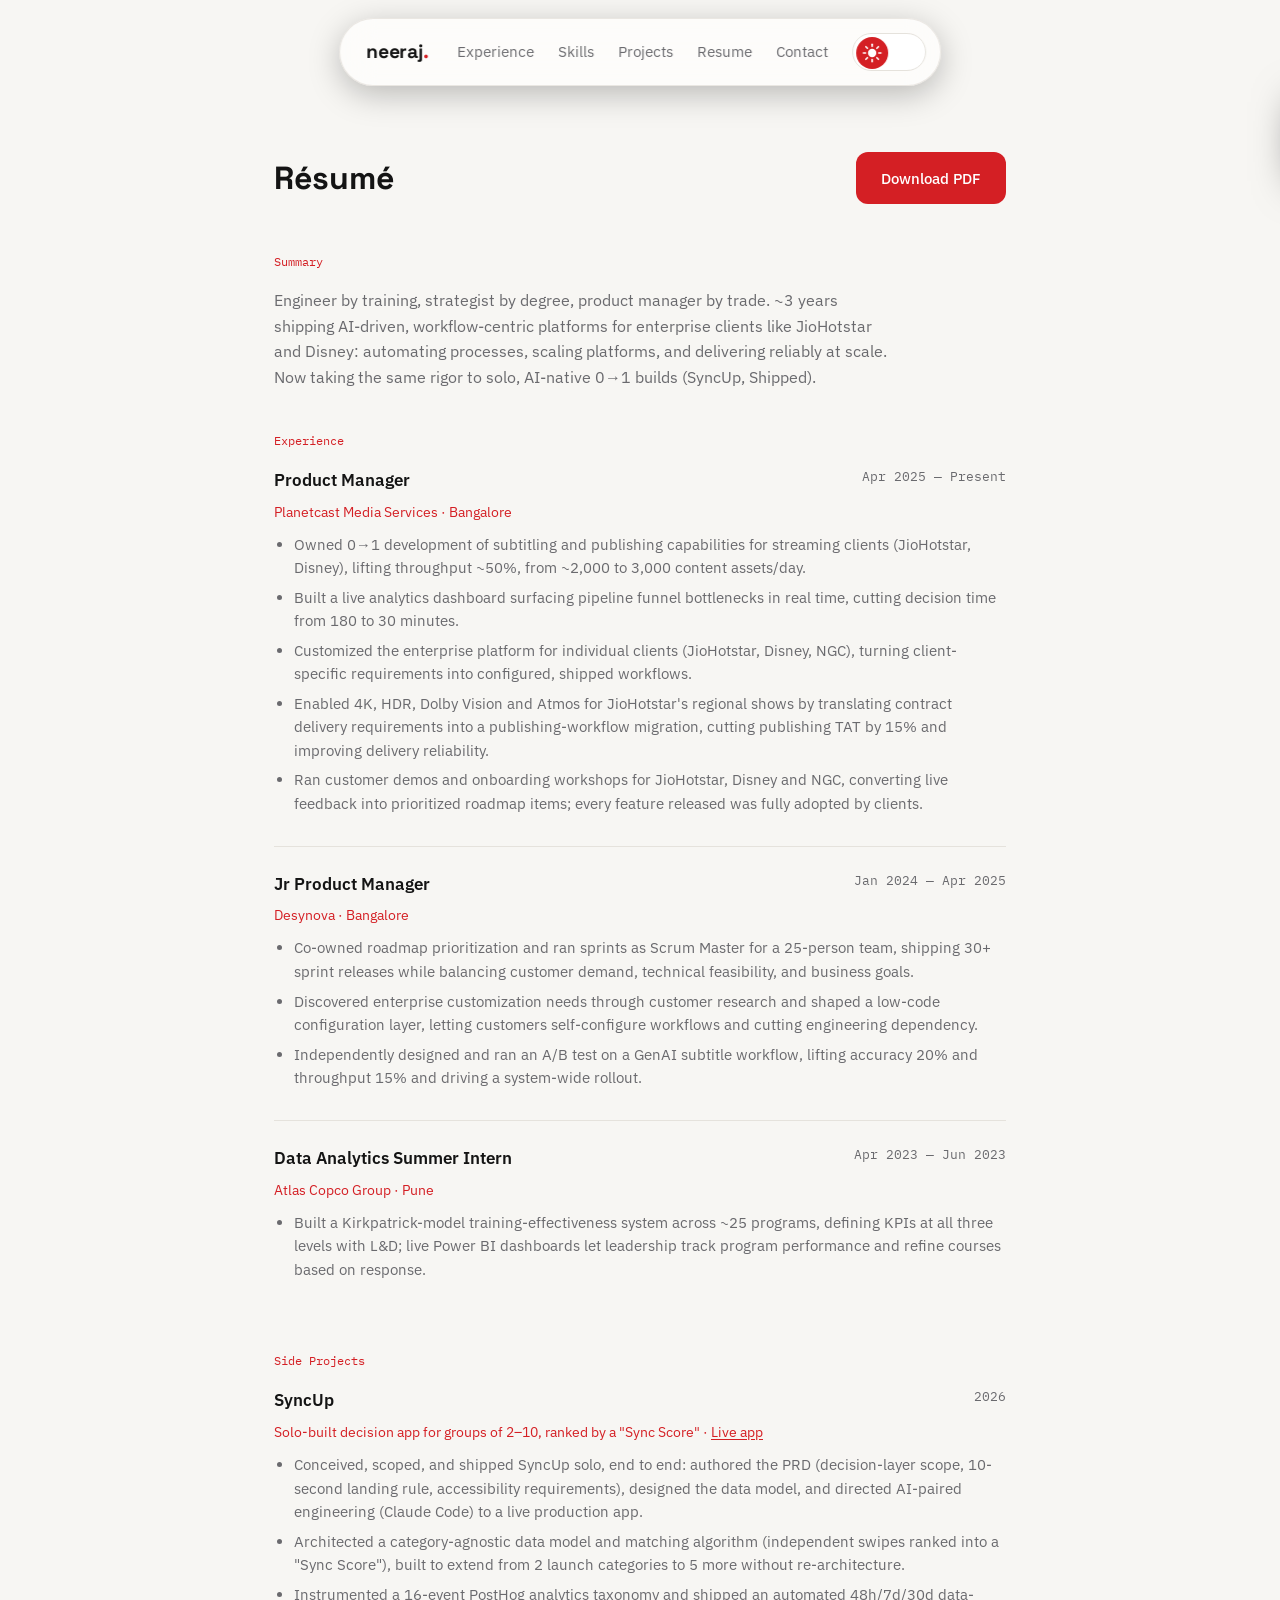
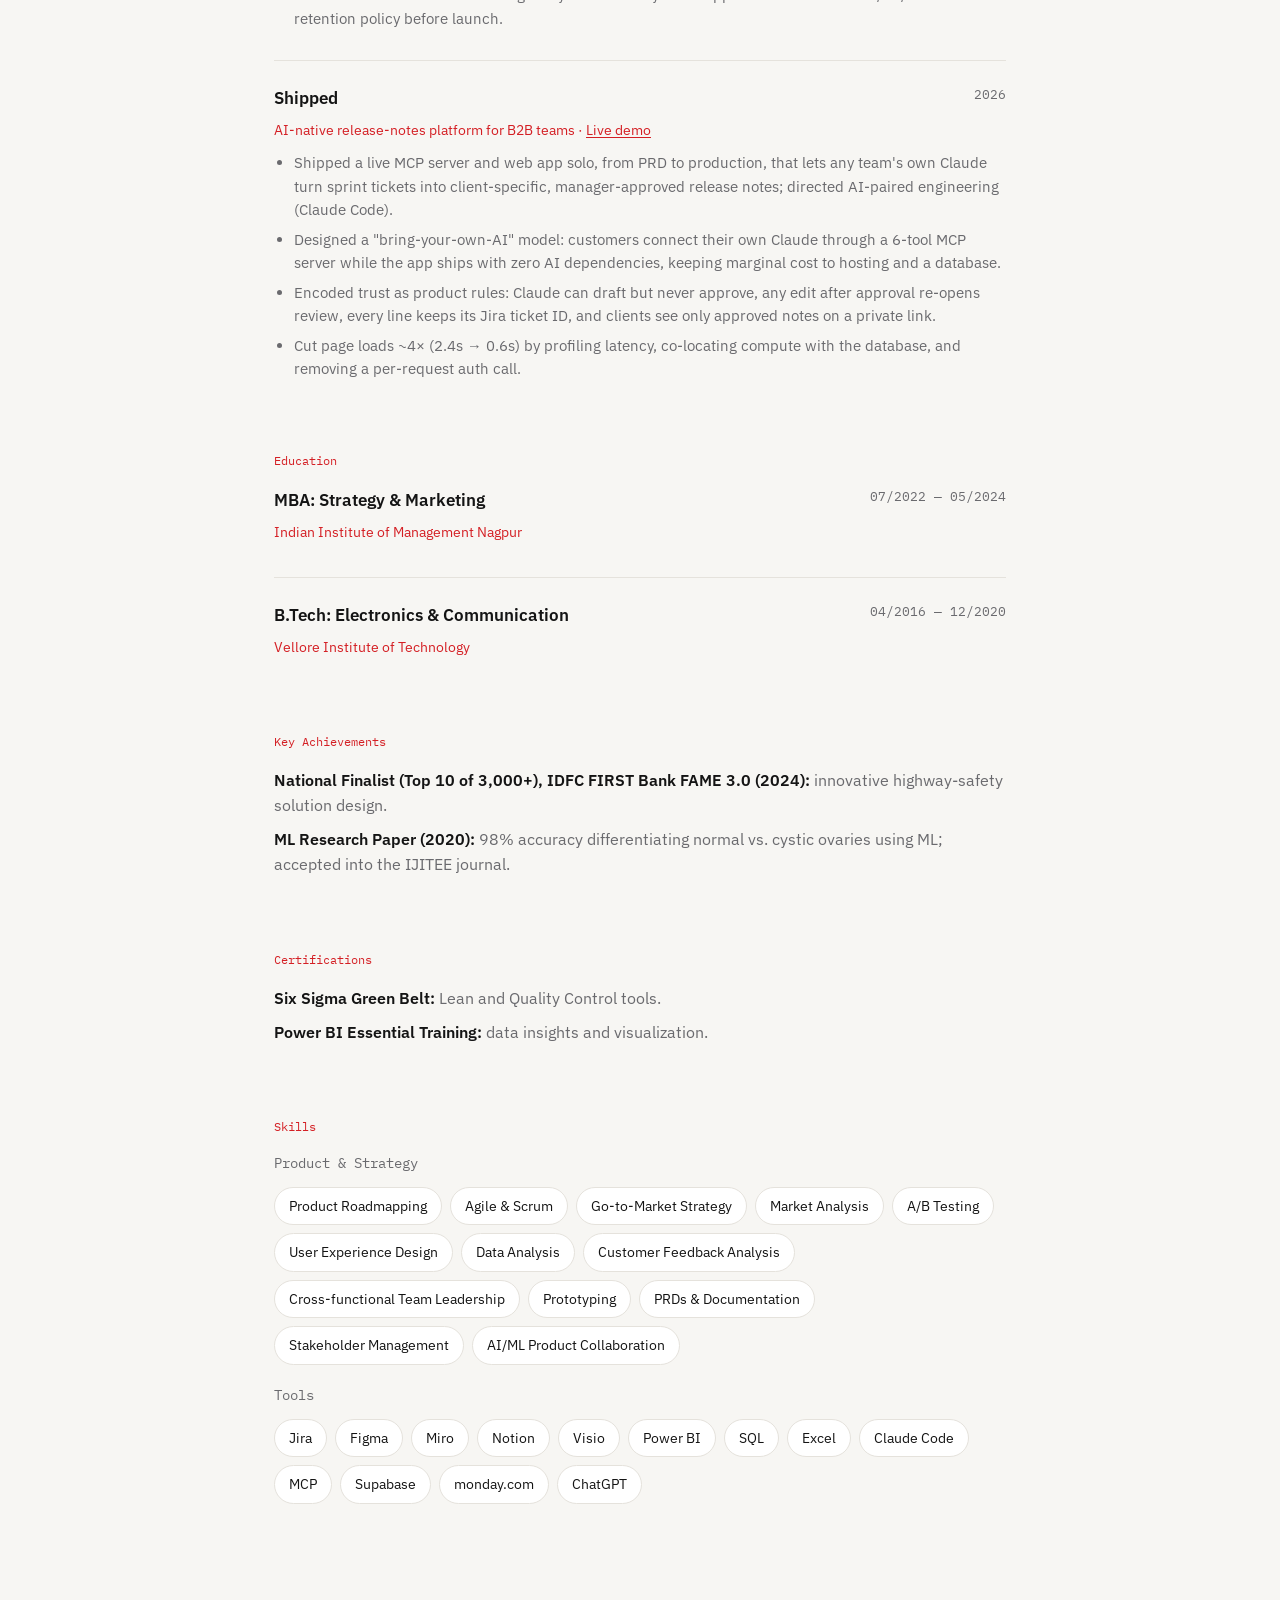
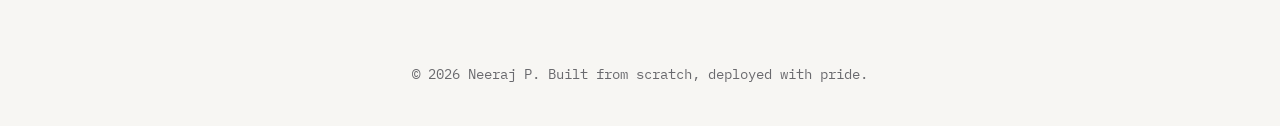
==== commit 1a0d16c8: "Update the site to the November résumé - Replace the downloadable PDF with the November version. - R" ====
--- a/resume.html
+++ b/resume.html
@@ -61,7 +61,7 @@
 
   <div class="resume-block">
     <div class="resume-block-label">Summary</div>
-    <p class="resume-summary">Engineer by training, strategist by degree, product manager by trade. ~3 years shipping AI-driven, workflow-centric platforms for enterprise clients like JioHotstar and Disney: automating processes, scaling platforms, and delivering reliably at scale. Now taking the same rigor to solo, AI-native 0→1 builds (SyncUp).</p>
+    <p class="resume-summary">Engineer by training, strategist by degree, product manager by trade. ~3 years shipping AI-driven, workflow-centric platforms for enterprise clients like JioHotstar and Disney: automating processes, scaling platforms, and delivering reliably at scale. Now taking the same rigor to solo, AI-native 0→1 builds (SyncUp, Shipped).</p>
   </div>
 
   <div class="resume-block">
@@ -102,8 +102,7 @@
       </div>
       <div class="resume-entry-sub">Atlas Copco Group · Pune</div>
       <ul>
-        <li>Built a Kirkpatrick-model system to measure training effectiveness, surfacing KPIs across its three levels to the L&amp;D division.</li>
-        <li>Designed Power BI dashboards giving stakeholders live access to training data.</li>
+        <li>Built a Kirkpatrick-model training-effectiveness system across ~25 programs, defining KPIs at all three levels with L&amp;D; live Power BI dashboards let leadership track program performance and refine courses based on response.</li>
       </ul>
     </div>
   </div>
@@ -117,10 +116,22 @@
       </div>
       <div class="resume-entry-sub">Solo-built decision app for groups of 2–10, ranked by a "Sync Score" · <a href="https://sync-up-nine.vercel.app/" target="_blank" rel="noopener">Live app</a></div>
       <ul>
-        <li>Conceived, scoped, and shipped SyncUp solo, end to end: authored the PRD, designed the data model, and directed AI-paired engineering (Claude Code) to a live production app.</li>
+        <li>Conceived, scoped, and shipped SyncUp solo, end to end: authored the PRD (decision-layer scope, 10-second landing rule, accessibility requirements), designed the data model, and directed AI-paired engineering (Claude Code) to a live production app.</li>
         <li>Architected a category-agnostic data model and matching algorithm (independent swipes ranked into a "Sync Score"), built to extend from 2 launch categories to 5 more without re-architecture.</li>
-        <li>Set product principles in the PRD: scoped SyncUp as a decision layer that hands off to existing inventory, enforced a 10-second landing rule, and specified accessibility (button alternative to every swipe, reduced motion, contrast-checked themes).</li>
-        <li>Instrumented a 16-event PostHog analytics taxonomy and shipped an automated 48h/7d/30d data-retention policy pre-launch, applying enterprise-grade requirements discipline to a self-directed 0→1 build.</li>
+        <li>Instrumented a 16-event PostHog analytics taxonomy and shipped an automated 48h/7d/30d data-retention policy before launch.</li>
+      </ul>
+    </div>
+    <div class="resume-entry">
+      <div class="resume-entry-top">
+        <span class="resume-entry-title">Shipped</span>
+        <span class="resume-entry-date">2026</span>
+      </div>
+      <div class="resume-entry-sub">AI-native release-notes platform for B2B teams · <a href="https://shipped-release-notes.vercel.app/login?ref=portfolio" target="_blank" rel="noopener">Live demo</a></div>
+      <ul>
+        <li>Shipped a live MCP server and web app solo, from PRD to production, that lets any team's own Claude turn sprint tickets into client-specific, manager-approved release notes; directed AI-paired engineering (Claude Code).</li>
+        <li>Designed a "bring-your-own-AI" model: customers connect their own Claude through a 6-tool MCP server while the app ships with zero AI dependencies, keeping marginal cost to hosting and a database.</li>
+        <li>Encoded trust as product rules: Claude can draft but never approve, any edit after approval re-opens review, every line keeps its Jira ticket ID, and clients see only approved notes on a private link.</li>
+        <li>Cut page loads ~4× (2.4s → 0.6s) by profiling latency, co-locating compute with the database, and removing a per-request auth call.</li>
       </ul>
     </div>
   </div>
@@ -188,6 +199,8 @@
       <span class="skill-tag">SQL</span>
       <span class="skill-tag">Excel</span>
       <span class="skill-tag">Claude Code</span>
+      <span class="skill-tag">MCP</span>
+      <span class="skill-tag">Supabase</span>
       <span class="skill-tag">monday.com</span>
       <span class="skill-tag">ChatGPT</span>
     </div>
--- a/css/style.css
+++ b/css/style.css
@@ -631,6 +631,10 @@
   overflow: hidden;
 }
 
+.project-card + .project-card {
+  margin-top: 32px;
+}
+
 .project-banner {
   border-bottom: 1px solid var(--border);
 }
@@ -806,6 +810,8 @@
 .contact-link-value {
   font-weight: 500;
 }
+
+.contact-link-value span { white-space: nowrap; }
 
 /* ============ FOOTER ============ */
 footer {
